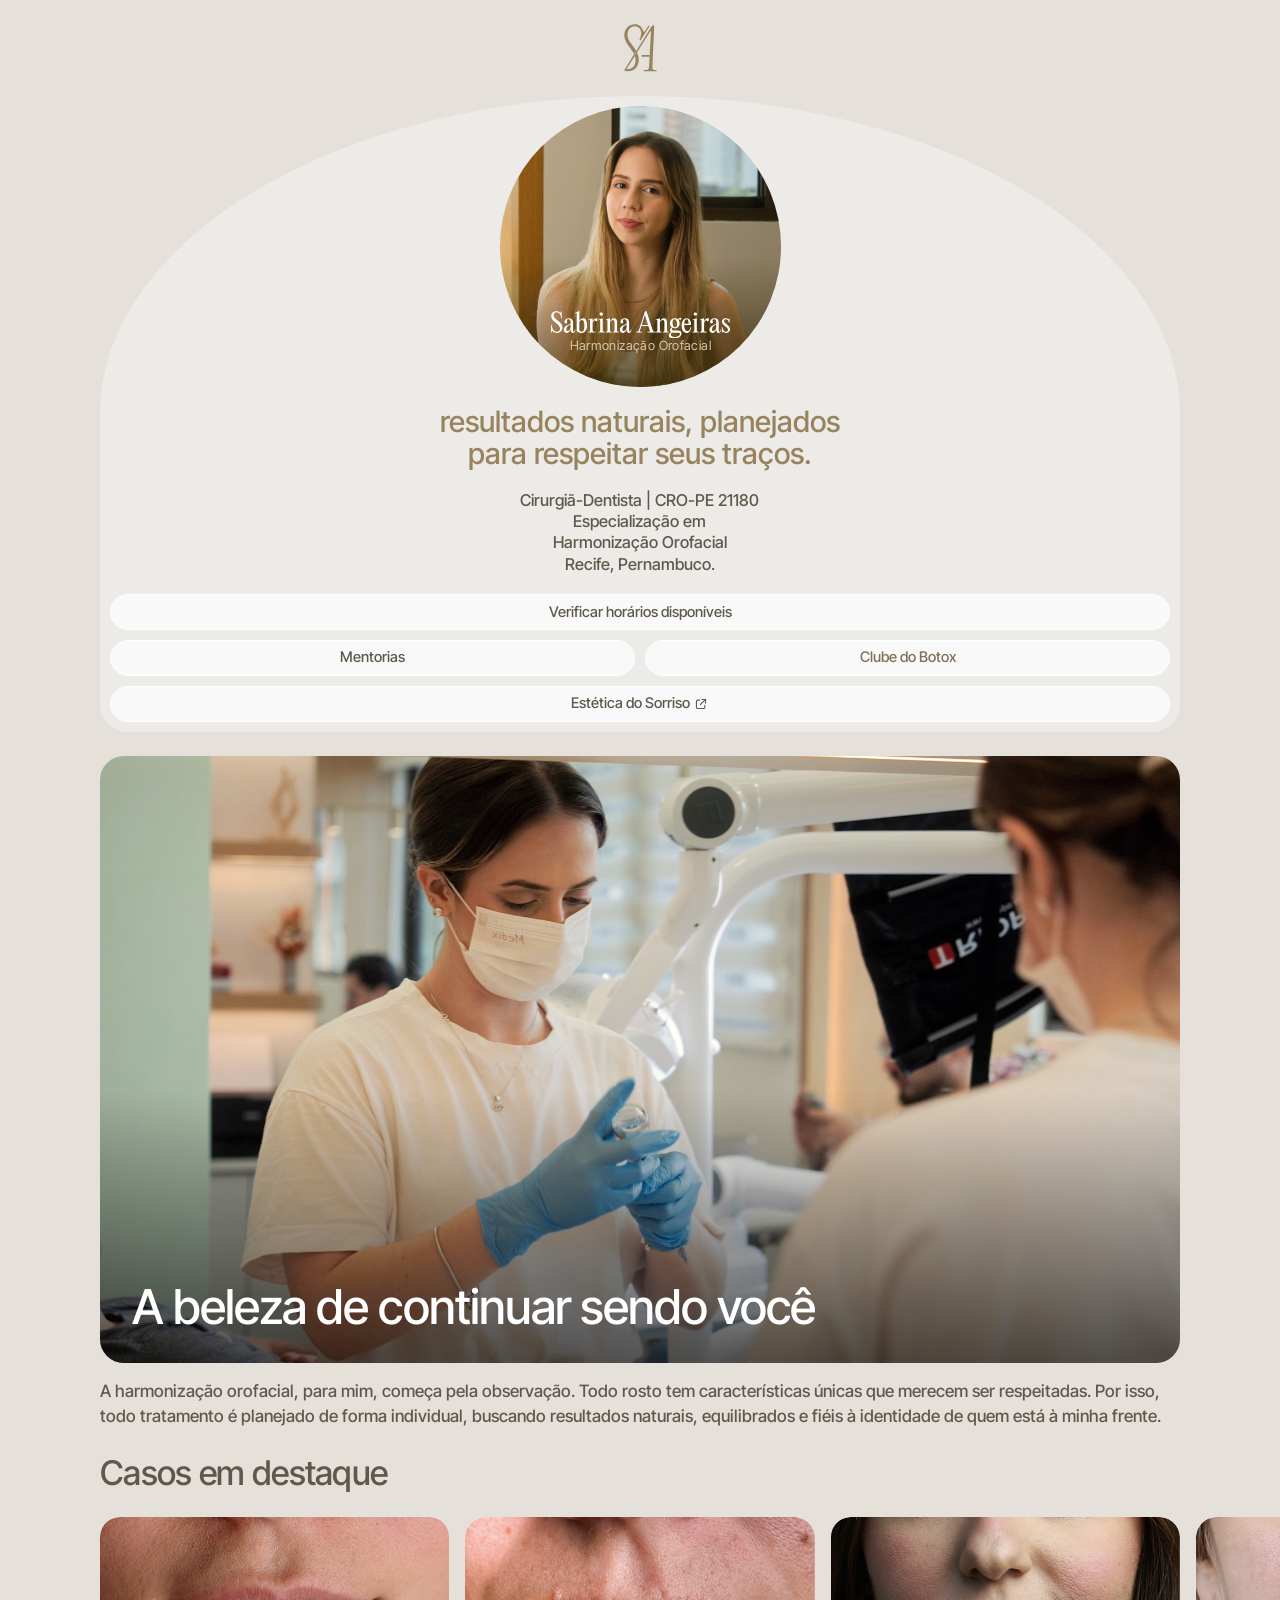
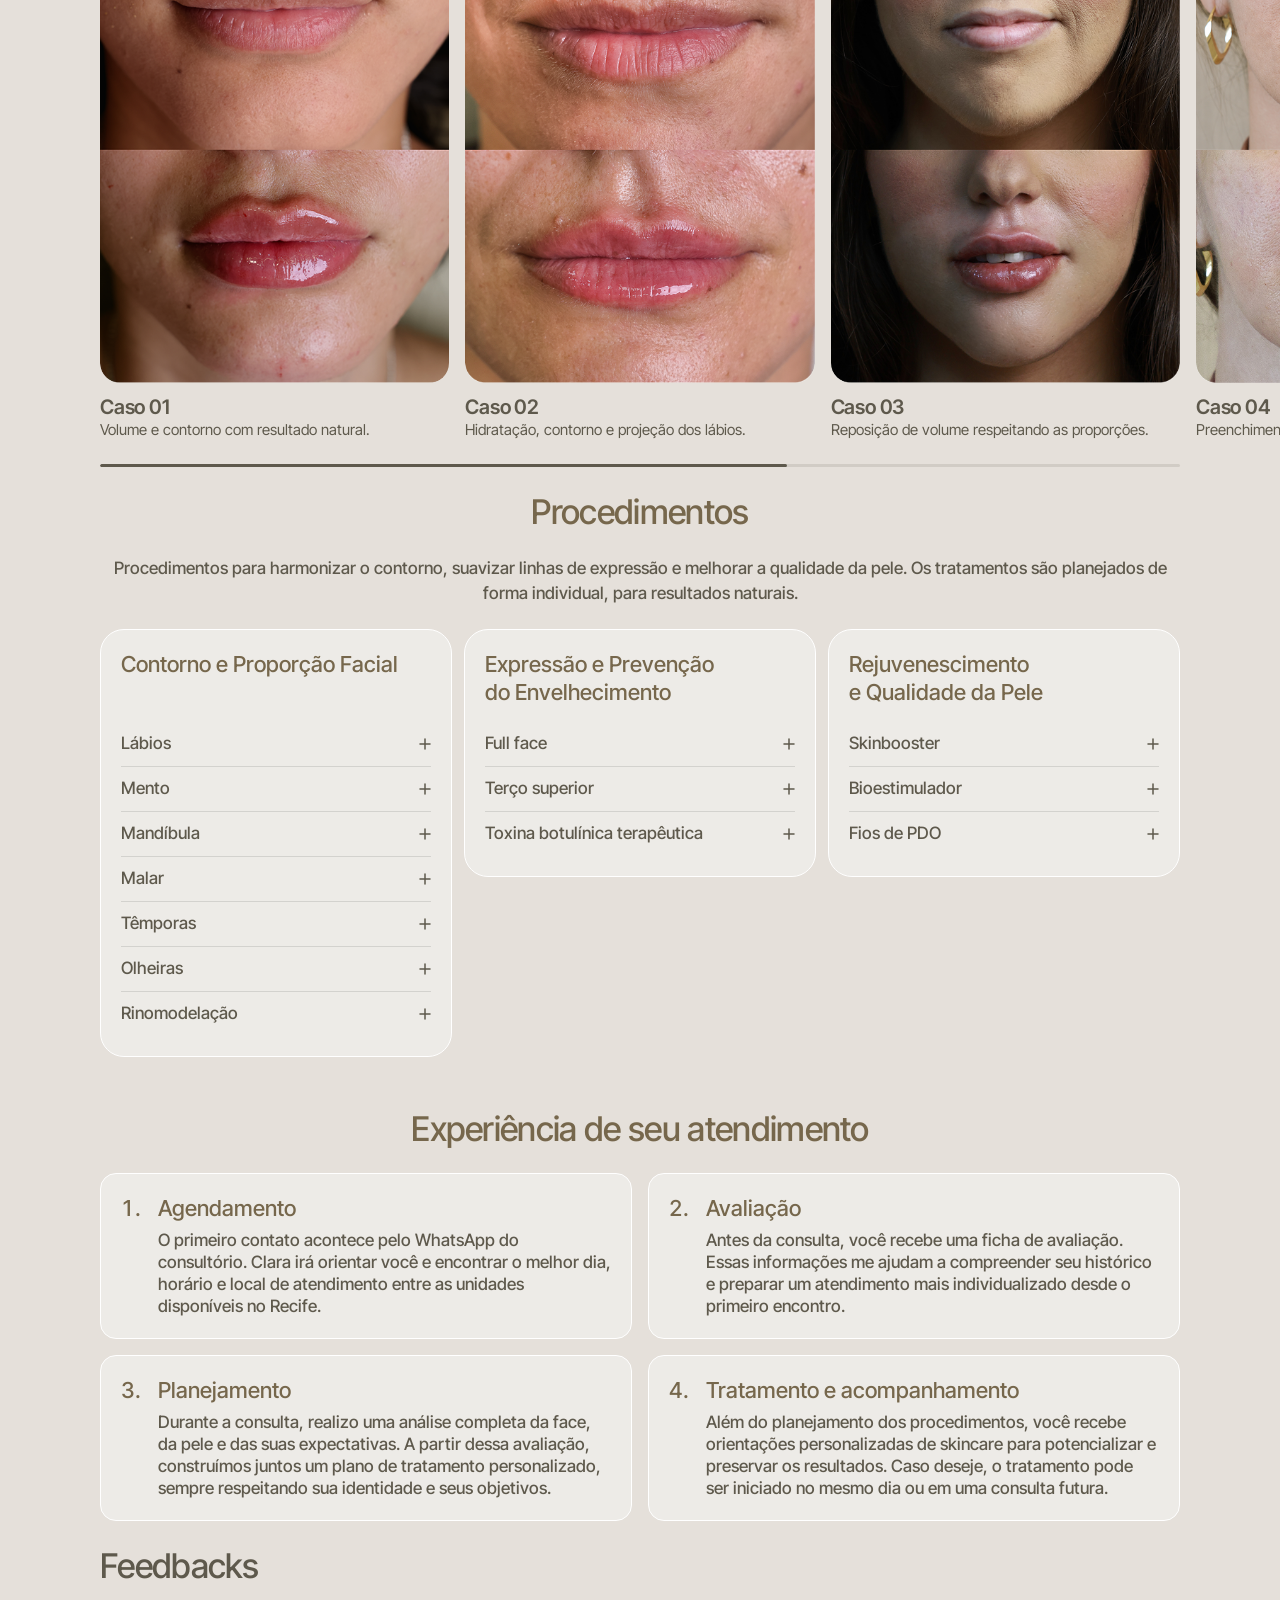
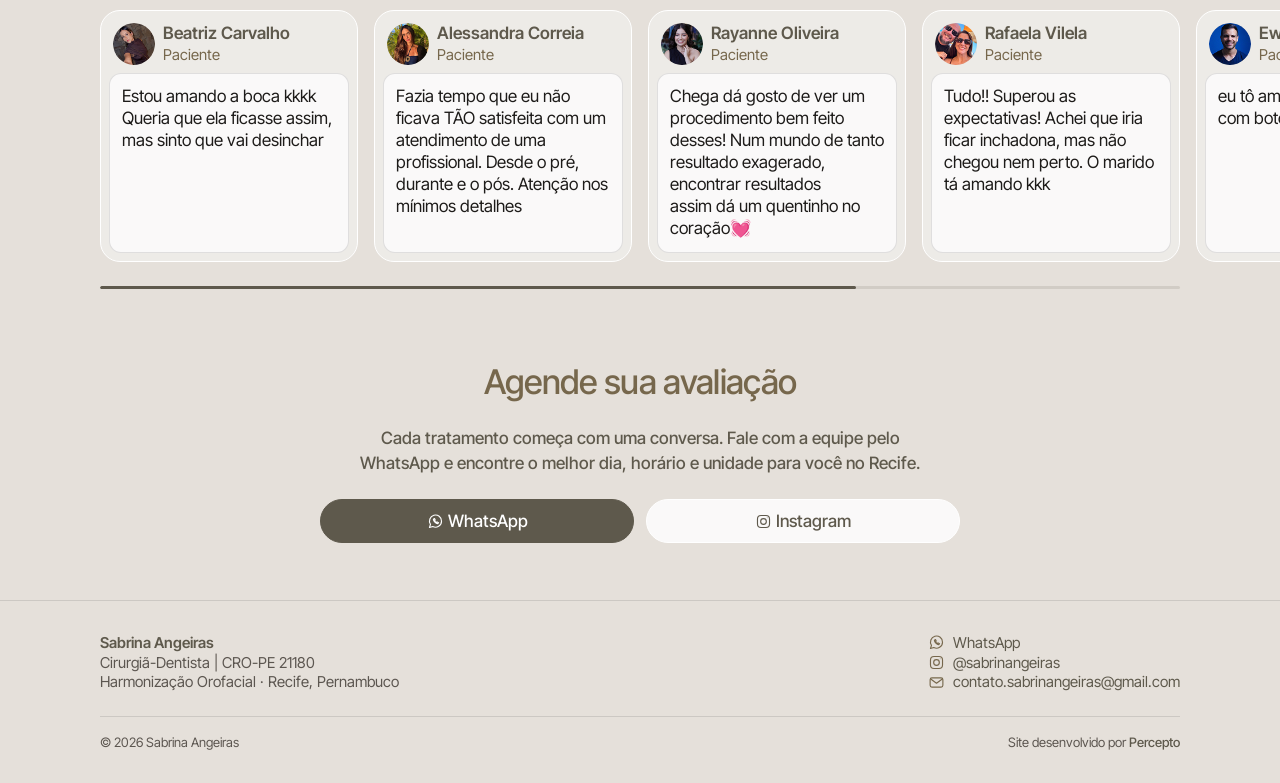
==== index.html @ f0960c0d "Versão inicial do site" ====
<!DOCTYPE html>
<html lang="pt-BR">
<head>
  <meta charset="UTF-8">
  <meta name="viewport" content="width=device-width, initial-scale=1">
  <title>Sabrina Angeiras – Harmonização Orofacial</title>
  <meta name="theme-color" content="#E5E0DA">
  <link rel="preload" href="fonts/InterTight-VariableFont_wght.woff2" as="font" type="font/woff2" crossorigin>
  <link rel="stylesheet" href="css/style.css">
</head>
<body>
  <!-- Símbolo da marca: definido uma vez, reutilizado com <use>. Ícones ficam em icones/ -->
  <svg class="sprite" aria-hidden="true" focusable="false">
    <symbol id="simbolo" viewBox="0 0 34 49" fill="currentColor">
      <path d="M29.2819 42.9349L31.189 1.44683L29.0094 1.44683L12.6061 27.6087L10.4374 31.0676L2.41859 43.8569L4.119 43.8357L11.1117 32.6926L13.3857 29.0665L27.0701 7.24547L27.8106 7.26669L26.4484 31.6986L26.3939 33.4849L25.849 42.9349C25.6856 46.4499 25.0317 47.2566 20.4546 47.2566L20.0732 48.4667H25.6321H29.2819H33.2596L33.75 47.2566C29.7178 47.2566 29.1184 46.5651 29.2819 42.9349Z" fill-rule="evenodd" clip-rule="evenodd"/>
      <path d="M26.3939 33.4849L26.4484 31.6986H18.275L18.275 33.4849H26.3939Z"/>
      <path d="M2.41859 43.8569L1.19254 45.801C1.65101 45.9692 2.13503 46.0955 2.64366 46.1758L4.119 43.8357L2.41859 43.8569Z"/>
      <path d="M4.47737 21.9019L6.53403 24.8459C8.07741 26.9652 9.45914 28.991 10.4374 31.0676L12.6061 27.6087C11.6226 25.8934 10.5227 24.3659 9.59881 23.0829L9.59786 23.0816L9.5968 23.0801L9.59501 23.0776L9.59215 23.0736C9.47777 22.9148 9.36611 22.7597 9.25771 22.6084L7.36781 19.9589L7.31961 19.8923C5.49958 17.3805 3.58801 14.7424 3.58801 10.7736C3.58801 6.23983 6.32212 1.9491 11.6479 2.05935L11.65 2.05895C12.1323 2.05508 12.5515 2.14145 12.9467 2.25684C17.7573 3.93412 19.352 8.81734 15.9542 15.9925L16.9169 16.8367L26.6537 1.44785L25.1643 1.44785C24.0929 3.16863 21.5569 7.23233 21.3181 7.52956C20.7207 8.17277 20.1211 7.69757 19.8169 6.96612C18.4561 3.36504 16.9059 1.32415 13.626 0.292425C12.7491 0.0560602 12.2556 0.014367 11.5259 0C4.02193 0 0.308476 5.65103 0.308476 11.4801C0.308476 15.8373 2.30955 18.899 4.47737 21.9019Z"/>
      <path d="M11.9258 37.2107C11.9258 41.5089 9.64681 46.2782 3.9771 46.2782C3.51563 46.2782 3.07096 46.2432 2.64366 46.1758L1.38133 48.178C2.20282 48.3965 3.08403 48.5156 4.03269 48.5156C11.5923 48.5156 15.2609 42.3332 15.2609 36.2686C15.2609 33.6841 14.4659 31.2505 13.3857 29.0665L11.1117 32.6926C11.6284 34.1417 11.9258 35.6322 11.9258 37.2107Z"/>
      <path d="M0 47.6966C0.441051 47.8885 0.900978 48.0502 1.38133 48.178L2.64366 46.1758C2.13503 46.0955 1.65101 45.9692 1.19254 45.801L0 47.6966Z"/>
    </symbol>
  </svg>
  <a class="skip-link" href="#conteudo">Pular para o conteúdo</a>

  <header class="site-header">
    <div class="container site-header__inner">
      <a class="site-logo" href="index.html">
        <svg class="site-logo__symbol" width="17" height="24" aria-hidden="true" focusable="false"><use href="#simbolo"/></svg>
        <span class="site-logo__text">
          <span class="site-logo__name">Sabrina Angeiras</span>
          <span class="site-logo__separator" aria-hidden="true"> – </span>
          <span class="site-logo__tagline">Harmonização Orofacial</span>
        </span>
      </a>

      <nav class="site-nav" aria-label="Principal">
        <button class="site-nav__toggle" type="button" aria-expanded="false" aria-controls="menu-principal" aria-label="Abrir menu">
          <span class="site-nav__toggle-bar" aria-hidden="true"></span>
        </button>
        <ul class="site-nav__list" id="menu-principal">
          <li><a class="site-nav__link" href="index.html" aria-current="page">Início</a></li>
          <li><a class="site-nav__link" href="mentoria.html">Mentoria</a></li>
          <li><a class="site-nav__link" href="clube-do-botox.html">Clube do Botox</a></li>
        </ul>
      </nav>
    </div>
  </header>

  <main id="conteudo">
    <!-- Seção inicial (hero) -->
    <section class="hero container" aria-labelledby="hero-titulo">
      <svg class="hero__logo" width="33" height="48" role="img" aria-label="Sabrina Angeiras" focusable="false"><use href="#simbolo"/></svg>

      <div class="hero__frame">
        <div class="hero__card">

          <!-- Linha 1: foto + título -->
          <div class="hero__intro">
            <figure class="hero__photo">
              <img src="img/caixa%20inicial/foto%20de%20perfil%20sabrina%20angeiras.jpg" alt="Retrato de Sabrina Angeiras" width="344" height="344">
              <figcaption class="hero__name">
                <svg class="hero__name-title" width="220" height="34" viewBox="0 0 220 34" fill="currentColor" role="img" aria-label="Sabrina Angeiras">
                <path d="M7.136 26.88C5.184 26.88 3.392 25.984 2.112 24.736C1.6 24.224 1.216 24.256 1.088 24.992L0.8 26.464H0L0.064 16.896H0.896C1.12 21.536 3.552 25.536 7.072 25.536C9.824 25.536 11.008 23.392 11.008 21.408C11.008 18.464 8.736 16.576 6.112 14.592C2.912 12.16 0.224 10.144 0.224 6.368C0.224 2.56 2.976 0.256001 6.592 0.256001C8.448 0.256001 9.728 0.832001 10.848 1.888C11.392 2.368 11.84 2.24 11.936 1.536L12.096 0.576H12.864L13.248 8.992H12.448C12.128 5.056 10.208 1.568 6.816 1.568C4.448 1.568 3.168 3.296 3.168 5.28C3.168 7.776 5.024 9.312 8 11.552C11.328 14.016 13.952 16.224 13.952 20.16C13.952 24.192 11.072 26.88 7.136 26.88Z"/>
                <path d="M29.0835 22.752H29.8195C29.7235 25.184 28.9555 26.88 26.8435 26.88C25.0195 26.88 23.9315 25.664 23.9315 22.688V22.112C23.1955 25.12 21.4995 26.88 19.1955 26.88C16.9235 26.88 15.6435 25.184 15.6435 23.104C15.6435 19.072 20.2835 17.28 23.9315 15.648V13.792C23.9315 11.04 23.0355 10.08 21.4675 10.08C20.2195 10.08 19.3235 10.72 19.3235 11.776C19.3235 12.512 19.7715 12.928 19.7715 13.664C19.7715 14.528 19.2275 15.136 18.2035 15.136C17.0515 15.136 16.4435 14.336 16.4435 13.152C16.4435 10.784 18.7475 8.8 21.9795 8.8C25.0835 8.8 27.0035 10.56 27.0035 14.016V23.456C27.0035 25.024 27.3235 25.408 27.8355 25.408C28.5075 25.408 29.0195 24.768 29.0835 22.752ZM20.4435 24.448C21.7235 24.448 23.0995 23.264 23.9315 20.48V16.704C21.3395 18.048 18.7155 19.584 18.7155 22.24C18.7155 23.584 19.3235 24.448 20.4435 24.448Z"/>
                <path d="M31.5872 24.704V4.672C31.5872 2.592 31.6513 2.176 29.7952 3.104L29.4433 2.432L31.9072 1.216L34.2752 0L34.7233 0.448V11.84H34.8512C36.0352 10.048 37.5392 8.832 39.5233 8.832C42.3713 8.832 44.2593 11.84 44.2593 17.12C44.2593 23.104 41.8592 26.848 37.4432 26.848C35.6192 26.848 33.3153 26.208 31.5872 24.704ZM34.7233 13.408V23.712C35.2353 24.512 36.1952 25.376 37.4432 25.376C39.6833 25.376 40.8993 22.528 40.8993 17.664C40.8993 13.152 39.7153 11.04 37.8913 11.04C36.6113 11.04 35.5233 12.096 34.7233 13.408Z"/>
                <path d="M55.274 8.832C56.394 8.832 57.002 9.472 57.002 10.528C57.002 11.776 56.266 12.576 55.434 12.576C54.858 12.576 54.602 12.352 54.186 11.904C53.77 11.488 53.61 11.36 53.226 11.36C52.49 11.36 51.626 12.416 50.954 14.368V22.88C50.954 25.056 51.434 25.568 54.346 25.568V26.368H45.706V25.6C47.562 25.6 47.882 25.12 47.882 23.072V13.216C47.882 11.072 47.882 10.624 45.962 11.424L45.642 10.688L48.202 9.664L50.378 8.768L50.954 9.248V12.32H51.05C51.946 10.624 53.514 8.832 55.274 8.832Z"/>
                <path d="M61.601 5.696C60.385 5.696 59.521 4.864 59.521 3.744C59.521 2.592 60.385 1.76 61.601 1.76C62.785 1.76 63.649 2.592 63.649 3.744C63.649 4.864 62.785 5.696 61.601 5.696ZM63.393 9.248V23.072C63.393 25.12 63.713 25.6 65.665 25.6V26.368H58.049V25.6C60.001 25.6 60.321 25.12 60.321 23.072V13.216C60.321 11.072 60.289 10.624 58.433 11.392L58.145 10.656L62.849 8.768L63.393 9.248Z"/>
                <path d="M67.0498 26.368V25.6C68.9058 25.6 69.2258 25.12 69.2258 23.072V13.216C69.2258 11.072 69.2257 10.624 67.3057 11.424L66.9857 10.688L69.5458 9.664L71.7217 8.768L72.3298 9.248V12.192H72.4258C73.8658 10.208 75.3057 8.832 77.4818 8.832C79.7538 8.832 81.0017 10.464 81.0017 13.472V23.072C81.0017 25.12 81.2898 25.6 83.1138 25.6V26.368H75.9457V25.6C77.6417 25.6 77.8978 25.12 77.8978 23.072V13.664C77.8978 11.904 77.2258 11.072 76.0098 11.072C74.6978 11.072 73.5458 11.968 72.3298 13.536V23.072C72.3298 25.12 72.5858 25.6 74.2818 25.6V26.368H67.0498Z"/>
                <path d="M97.8648 22.752H98.6008C98.5048 25.184 97.7367 26.88 95.6247 26.88C93.8008 26.88 92.7128 25.664 92.7128 22.688V22.112C91.9768 25.12 90.2808 26.88 87.9768 26.88C85.7048 26.88 84.4248 25.184 84.4248 23.104C84.4248 19.072 89.0648 17.28 92.7128 15.648V13.792C92.7128 11.04 91.8167 10.08 90.2487 10.08C89.0007 10.08 88.1048 10.72 88.1048 11.776C88.1048 12.512 88.5527 12.928 88.5527 13.664C88.5527 14.528 88.0088 15.136 86.9847 15.136C85.8327 15.136 85.2247 14.336 85.2247 13.152C85.2247 10.784 87.5287 8.8 90.7607 8.8C93.8647 8.8 95.7848 10.56 95.7848 14.016V23.456C95.7848 25.024 96.1048 25.408 96.6168 25.408C97.2887 25.408 97.8008 24.768 97.8648 22.752ZM89.2247 24.448C90.5047 24.448 91.8808 23.264 92.7128 20.48V16.704C90.1208 18.048 87.4967 19.584 87.4967 22.24C87.4967 23.584 88.1047 24.448 89.2247 24.448Z"/>
                <path d="M117.058 0.384001L124.61 23.232C125.282 25.184 125.986 25.6 128.066 25.6V26.368H118.338V25.6C121.442 25.6 121.474 25.088 120.898 23.2L119.362 18.272H110.786L109.218 23.232C108.61 25.088 108.642 25.6 111.682 25.6V26.368H104.45V25.6C106.466 25.6 107.17 25.184 107.81 23.232L115.298 0.384001H117.058ZM115.042 4.992L111.202 17.024H118.946L115.17 4.992H115.042Z"/>
                <path d="M128.237 26.368V25.6C130.093 25.6 130.413 25.12 130.413 23.072V13.216C130.413 11.072 130.413 10.624 128.493 11.424L128.173 10.688L130.733 9.664L132.909 8.768L133.517 9.248V12.192H133.613C135.053 10.208 136.493 8.832 138.669 8.832C140.941 8.832 142.189 10.464 142.189 13.472V23.072C142.189 25.12 142.477 25.6 144.301 25.6V26.368H137.133V25.6C138.829 25.6 139.085 25.12 139.085 23.072V13.664C139.085 11.904 138.413 11.072 137.197 11.072C135.885 11.072 134.733 11.968 133.517 13.536V23.072C133.517 25.12 133.773 25.6 135.469 25.6V26.368H128.237Z"/>
                <path d="M151.511 23.808H155.223C158.551 23.808 160.055 24.768 160.055 27.2C160.055 30.752 156.215 33.92 150.839 33.92C147.415 33.92 144.439 32.672 144.439 30.048C144.439 28.224 145.783 27.008 147.799 26.112C146.487 25.6 145.911 24.704 145.911 23.616C145.911 22.144 146.935 21.088 148.375 20.192C146.807 19.136 145.911 17.312 145.911 15.104C145.911 11.52 148.215 8.864 151.895 8.864C153.111 8.864 154.167 9.152 155.063 9.696C156.343 8.96 157.719 8.64 158.711 8.64C159.639 8.64 159.895 9.088 159.895 9.6C159.895 10.208 159.511 10.688 158.743 10.688C157.527 10.688 156.663 10.048 155.735 10.176C157.015 11.264 157.751 12.928 157.751 15.008C157.751 18.656 155.447 21.184 151.863 21.184C150.871 21.184 149.975 20.992 149.207 20.64C148.567 21.152 148.151 21.664 148.151 22.304C148.151 23.136 148.407 23.808 151.511 23.808ZM151.479 10.08C149.719 10.08 149.047 11.968 149.047 13.984C149.047 16.672 149.911 19.936 152.247 19.936C153.911 19.936 154.647 18.336 154.647 16.192C154.647 13.408 153.687 10.08 151.479 10.08ZM151.607 32C155.671 32 158.263 29.984 158.263 28.192C158.263 26.944 157.399 26.656 155.127 26.656H151.159C150.263 26.656 149.495 26.592 148.855 26.432C147.767 27.296 146.999 28.256 146.999 29.28C146.999 30.624 148.247 32 151.607 32Z"/>
                <path d="M171.216 19.52H171.984C171.312 24.672 169.136 26.88 166.128 26.88C162.512 26.88 160.24 23.456 160.24 18.176C160.24 13.12 162.48 8.832 166.288 8.832C170.032 8.832 171.792 12.352 171.792 17.024H163.344V17.088C163.344 21.44 164.688 24.512 167.344 24.512C168.784 24.512 170.448 23.392 171.216 19.52ZM166.288 10.176C164.368 10.176 163.568 12.512 163.376 15.712H168.72C168.72 12.64 168.176 10.176 166.288 10.176Z"/>
                <path d="M177.007 5.696C175.791 5.696 174.927 4.864 174.927 3.744C174.927 2.592 175.791 1.76 177.007 1.76C178.191 1.76 179.055 2.592 179.055 3.744C179.055 4.864 178.191 5.696 177.007 5.696ZM178.799 9.248V23.072C178.799 25.12 179.119 25.6 181.071 25.6V26.368H173.455V25.6C175.407 25.6 175.727 25.12 175.727 23.072V13.216C175.727 11.072 175.695 10.624 173.839 11.392L173.551 10.656L178.255 8.768L178.799 9.248Z"/>
                <path d="M192.024 8.832C193.144 8.832 193.752 9.472 193.752 10.528C193.752 11.776 193.016 12.576 192.184 12.576C191.608 12.576 191.352 12.352 190.936 11.904C190.52 11.488 190.36 11.36 189.976 11.36C189.24 11.36 188.376 12.416 187.704 14.368V22.88C187.704 25.056 188.184 25.568 191.096 25.568V26.368H182.456V25.6C184.312 25.6 184.632 25.12 184.632 23.072V13.216C184.632 11.072 184.632 10.624 182.712 11.424L182.392 10.688L184.952 9.664L187.128 8.768L187.704 9.248V12.32H187.8C188.696 10.624 190.264 8.832 192.024 8.832Z"/>
                <path d="M207.802 22.752H208.538C208.442 25.184 207.674 26.88 205.562 26.88C203.738 26.88 202.65 25.664 202.65 22.688V22.112C201.914 25.12 200.218 26.88 197.914 26.88C195.642 26.88 194.362 25.184 194.362 23.104C194.362 19.072 199.002 17.28 202.65 15.648V13.792C202.65 11.04 201.754 10.08 200.186 10.08C198.938 10.08 198.042 10.72 198.042 11.776C198.042 12.512 198.49 12.928 198.49 13.664C198.49 14.528 197.946 15.136 196.922 15.136C195.77 15.136 195.162 14.336 195.162 13.152C195.162 10.784 197.466 8.8 200.698 8.8C203.802 8.8 205.722 10.56 205.722 14.016V23.456C205.722 25.024 206.042 25.408 206.554 25.408C207.226 25.408 207.738 24.768 207.802 22.752ZM199.162 24.448C200.442 24.448 201.818 23.264 202.65 20.48V16.704C200.058 18.048 197.434 19.584 197.434 22.24C197.434 23.584 198.042 24.448 199.162 24.448Z"/>
                <path d="M214.963 26.88C213.331 26.88 212.147 26.208 211.475 25.728C211.059 25.408 210.803 25.504 210.611 25.888L210.355 26.528H209.651L209.427 19.616H210.131C210.611 23.424 212.435 25.536 214.643 25.536C216.147 25.536 216.947 24.512 216.947 22.88C216.947 21.44 216.275 20.832 213.299 18.432C210.579 16.288 209.651 15.04 209.651 13.216C209.651 10.56 211.571 8.832 214.099 8.832C215.539 8.832 216.531 9.44 217.107 9.92C217.523 10.304 217.843 10.144 217.939 9.76L218.131 9.056H218.867L218.995 14.656H218.291C217.907 12.16 216.499 10.176 214.355 10.176C213.075 10.176 212.243 11.04 212.243 12.32C212.243 13.664 213.075 14.368 215.315 16.128C218.195 18.4 219.571 19.776 219.571 22.208C219.571 25.376 217.427 26.88 214.963 26.88Z"/>
                </svg>
                <span class="hero__name-subtitle">Harmonização Orofacial</span>
              </figcaption>
            </figure>

            <h1 class="hero__title" id="hero-titulo">
              resultados naturais, planejados para respeitar seus traços.
            </h1>
          </div>

          <!-- Linha 2: credenciais + botões -->
          <div class="hero__details">
            <p class="hero__credentials">
              Cirurgiã-Dentista | CRO-PE 21180<br>
              Especialização em Harmonização Orofacial<br>
              Recife, Pernambuco.
            </p>

            <div class="hero__actions">
              <a class="button" href="https://wa.me/5581994091079?text=Ol%C3%A1%2C%20Sabrina%21%20Gostaria%20de%20verificar%20os%20hor%C3%A1rios%20dispon%C3%ADveis." target="_blank" rel="noopener">
                Verificar horários disponíveis
                <span class="visually-hidden">(abre o WhatsApp em nova aba)</span>
              </a>

              <div class="hero__actions-row">
                <a class="button" href="mentoria.html">Mentorias</a>
                <a class="button button--muted" href="clube-do-botox.html">Clube do Botox</a>
              </div>

              <a class="button" href="https://www.viniciusbandeira.com.br" target="_blank" rel="noopener">
                Estética do Sorriso
                <span class="icon icon--link-externo button__icon" aria-hidden="true"></span>
                <span class="visually-hidden">(abre em nova aba)</span>
              </a>
            </div>
          </div>

        </div>
      </div>
    </section>

    <!-- Seção 2: vídeo (reprodução automática, mudo, sem controles visíveis) -->
    <section class="feature container" aria-labelledby="feature-titulo">
      <div class="feature__media">
        <video class="feature__video" autoplay muted loop playsinline preload="metadata"
               poster="img/video/bioestimulador-poster.jpg" aria-hidden="true">
          <!-- Arquivos originais, sem recompressão. Ao publicar, trocar pelos URLs do Cloudflare R2. -->
          <!-- 1º HEVC (H.265 Main 10): Safari, Chrome/Edge com decodificação por hardware -->
          <source src="video/bioestimulador%20%E2%80%93%20ewerton%20(site).mp4" type='video/mp4; codecs="hvc1.2.4.L123.B0"'>
          <!-- 2º H.264: alternativa para navegadores sem HEVC (Firefox, parte do Android/Windows) -->
          <source src="video/bioestimulador%20%E2%80%93%20ewerton%20(site)-h264.mp4" type='video/mp4; codecs="avc1.640028"'>
        </video>

        <!-- Toque/clique pausa ou retoma; visível só no foco por teclado -->
        <button class="feature__toggle" type="button" aria-label="Pausar vídeo"></button>

        <div class="feature__overlay">
          <h2 class="feature__title" id="feature-titulo">A beleza de continuar sendo você</h2>
        </div>
      </div>

      <p class="feature__text">
        A harmonização orofacial, para mim, começa pela observação. Todo rosto tem características únicas que merecem ser respeitadas. Por isso, todo tratamento é planejado de forma individual, buscando resultados naturais, equilibrados e fiéis à identidade de quem está à minha frente.
      </p>
    </section>

    <!-- Seção 3: casos em destaque (carrossel) -->
    <section class="carousel-section" aria-labelledby="cases-titulo">
      <div class="container">
        <h2 class="section-title" id="cases-titulo">Casos em destaque</h2>
      </div>

      <div class="carousel">
        <div class="carousel__viewport" tabindex="0" role="region" aria-roledescription="carrossel" aria-labelledby="cases-titulo">
          <ul class="carousel__track">
          <li class="case">
            <article>
              <div class="case__media"><img src="img/casos/caso-01.png" alt="" width="494" height="658" loading="lazy"></div>
              <h3 class="case__title">Caso 01</h3>
              <p class="case__meta">Volume e contorno com resultado natural.</p>
            </article>
          </li>
          <li class="case">
            <article>
              <div class="case__media"><img src="img/casos/caso-02.png" alt="" width="494" height="658" loading="lazy"></div>
              <h3 class="case__title">Caso 02</h3>
              <p class="case__meta">Hidratação, contorno e projeção dos lábios.</p>
            </article>
          </li>
          <li class="case">
            <article>
              <div class="case__media"><img src="img/casos/caso-03.png" alt="" width="494" height="658" loading="lazy"></div>
              <h3 class="case__title">Caso 03</h3>
              <p class="case__meta">Reposição de volume respeitando as proporções.</p>
            </article>
          </li>
          <li class="case">
            <article>
              <div class="case__media"><img src="img/casos/caso-04.png" alt="" width="494" height="658" loading="lazy"></div>
              <h3 class="case__title">Caso 04</h3>
              <p class="case__meta">Preenchimento labial com definição do contorno.</p>
            </article>
          </li>
          <li class="case">
            <article>
              <div class="case__media"><img src="img/casos/caso-05.png" alt="" width="494" height="658" loading="lazy"></div>
              <h3 class="case__title">Caso 05</h3>
              <p class="case__meta">Lábios mais simétricos e equilibrados.</p>
            </article>
          </li>
          <!-- Caso 06: escondido até a foto ser adicionada. Para mostrar, tirar o atributo hidden e o comentário da imagem. -->
          <li class="case" hidden>
            <article>
              <div class="case__media"><!-- <img src="img/casos/caso-06.png" alt="" width="494" height="658" loading="lazy"> --></div>
              <h3 class="case__title">Caso 06</h3>
              <p class="case__meta">Realce sutil do arco do cupido.</p>
            </article>
          </li>
          </ul>
        </div>

        <div class="container">
          <div class="carousel__progress" aria-hidden="true">
            <span class="carousel__progress-thumb"></span>
          </div>
        </div>
      </div>
    </section>

    <!-- Seção 4: procedimentos -->
    <section class="procedures" aria-labelledby="procedures-titulo">
      <header class="container procedures__head">
        <h2 class="section-title procedures__title" id="procedures-titulo">Procedimentos</h2>
        <p class="procedures__intro">
          Procedimentos para harmonizar o contorno, suavizar linhas de expressão e melhorar a qualidade da pele. Os tratamentos são planejados de forma individual, para resultados naturais.
        </p>
      </header>

      <div class="carousel carousel--grid">
        <div class="carousel__viewport" tabindex="0" role="region" aria-roledescription="carrossel" aria-labelledby="procedures-titulo">
          <ul class="carousel__track">
          <li>
          <article class="procedures__card">
            <h3 class="procedures__card-title">Contorno e Proporção Facial</h3>
            <ul class="procedures__list">
                <li>
                  <details class="procedure">
                    <summary class="procedure__summary">
                      <span>Lábios</span>
                      <svg class="procedure__icon" viewBox="0 0 12 12" width="12" height="12" aria-hidden="true" focusable="false"><path d="M6 1v10M1 6h10" stroke="currentColor" stroke-width="1.5" stroke-linecap="round"/></svg>
                    </summary>
                    <p class="procedure__description">Volume, contorno e hidratação para lábios mais proporcionais e naturais.</p>
                  </details>
                </li>
                <li>
                  <details class="procedure">
                    <summary class="procedure__summary">
                      <span>Mento</span>
                      <svg class="procedure__icon" viewBox="0 0 12 12" width="12" height="12" aria-hidden="true" focusable="false"><path d="M6 1v10M1 6h10" stroke="currentColor" stroke-width="1.5" stroke-linecap="round"/></svg>
                    </summary>
                    <p class="procedure__description">Mais projeção e equilíbrio para um perfil facial harmonioso.</p>
                  </details>
                </li>
                <li>
                  <details class="procedure">
                    <summary class="procedure__summary">
                      <span>Mandíbula</span>
                      <svg class="procedure__icon" viewBox="0 0 12 12" width="12" height="12" aria-hidden="true" focusable="false"><path d="M6 1v10M1 6h10" stroke="currentColor" stroke-width="1.5" stroke-linecap="round"/></svg>
                    </summary>
                    <p class="procedure__description">Definição do contorno mandibular com proporção e naturalidade.</p>
                  </details>
                </li>
                <li>
                  <details class="procedure">
                    <summary class="procedure__summary">
                      <span>Malar</span>
                      <svg class="procedure__icon" viewBox="0 0 12 12" width="12" height="12" aria-hidden="true" focusable="false"><path d="M6 1v10M1 6h10" stroke="currentColor" stroke-width="1.5" stroke-linecap="round"/></svg>
                    </summary>
                    <p class="procedure__description">Realce das maçãs do rosto para sustentação e contornos mais elegantes.</p>
                  </details>
                </li>
                <li>
                  <details class="procedure">
                    <summary class="procedure__summary">
                      <span>Têmporas</span>
                      <svg class="procedure__icon" viewBox="0 0 12 12" width="12" height="12" aria-hidden="true" focusable="false"><path d="M6 1v10M1 6h10" stroke="currentColor" stroke-width="1.5" stroke-linecap="round"/></svg>
                    </summary>
                    <p class="procedure__description">Reposição de volume para devolver equilíbrio e suavidade à face.</p>
                  </details>
                </li>
                <li>
                  <details class="procedure">
                    <summary class="procedure__summary">
                      <span>Olheiras</span>
                      <svg class="procedure__icon" viewBox="0 0 12 12" width="12" height="12" aria-hidden="true" focusable="false"><path d="M6 1v10M1 6h10" stroke="currentColor" stroke-width="1.5" stroke-linecap="round"/></svg>
                    </summary>
                    <p class="procedure__description">Correção da perda de volume para um olhar mais descansado e iluminado.</p>
                  </details>
                </li>
                <li>
                  <details class="procedure">
                    <summary class="procedure__summary">
                      <span>Rinomodelação</span>
                      <svg class="procedure__icon" viewBox="0 0 12 12" width="12" height="12" aria-hidden="true" focusable="false"><path d="M6 1v10M1 6h10" stroke="currentColor" stroke-width="1.5" stroke-linecap="round"/></svg>
                    </summary>
                    <p class="procedure__description">Pequenos ajustes de contorno para um perfil mais equilibrado, sem cirurgia.</p>
                  </details>
                </li>
            </ul>
          </article>
          </li>
          <li>
          <article class="procedures__card">
            <h3 class="procedures__card-title">Expressão e Prevenção do Envelhecimento</h3>
            <ul class="procedures__list">
                <li>
                  <details class="procedure">
                    <summary class="procedure__summary">
                      <span>Full face</span>
                      <svg class="procedure__icon" viewBox="0 0 12 12" width="12" height="12" aria-hidden="true" focusable="false"><path d="M6 1v10M1 6h10" stroke="currentColor" stroke-width="1.5" stroke-linecap="round"/></svg>
                    </summary>
                    <p class="procedure__description">Planejamento global para equilíbrio facial, preservando a naturalidade da expressão.</p>
                  </details>
                </li>
                <li>
                  <details class="procedure">
                    <summary class="procedure__summary">
                      <span>Terço superior</span>
                      <svg class="procedure__icon" viewBox="0 0 12 12" width="12" height="12" aria-hidden="true" focusable="false"><path d="M6 1v10M1 6h10" stroke="currentColor" stroke-width="1.5" stroke-linecap="round"/></svg>
                    </summary>
                    <p class="procedure__description">Suaviza linhas de expressão da testa, glabela e região dos olhos.</p>
                  </details>
                </li>
                <li>
                  <details class="procedure">
                    <summary class="procedure__summary">
                      <span>Toxina botulínica terapêutica</span>
                      <svg class="procedure__icon" viewBox="0 0 12 12" width="12" height="12" aria-hidden="true" focusable="false"><path d="M6 1v10M1 6h10" stroke="currentColor" stroke-width="1.5" stroke-linecap="round"/></svg>
                    </summary>
                    <p class="procedure__description">Tratamento indicado para condições como bruxismo e sorriso gengival, proporcionando conforto, função e bem-estar.</p>
                  </details>
                </li>
            </ul>
          </article>
          </li>
          <li>
          <article class="procedures__card">
            <h3 class="procedures__card-title">Rejuvenescimento e Qualidade da Pele</h3>
            <ul class="procedures__list">
                <li>
                  <details class="procedure">
                    <summary class="procedure__summary">
                      <span>Skinbooster</span>
                      <svg class="procedure__icon" viewBox="0 0 12 12" width="12" height="12" aria-hidden="true" focusable="false"><path d="M6 1v10M1 6h10" stroke="currentColor" stroke-width="1.5" stroke-linecap="round"/></svg>
                    </summary>
                    <p class="procedure__description">Promove hidratação profunda da pele, melhorando textura, viço e elasticidade sem alterar os traços naturais da face.</p>
                  </details>
                </li>
                <li>
                  <details class="procedure">
                    <summary class="procedure__summary">
                      <span>Bioestimulador</span>
                      <svg class="procedure__icon" viewBox="0 0 12 12" width="12" height="12" aria-hidden="true" focusable="false"><path d="M6 1v10M1 6h10" stroke="currentColor" stroke-width="1.5" stroke-linecap="round"/></svg>
                    </summary>
                    <p class="procedure__description">Estimula a produção natural de colágeno, promovendo firmeza, sustentação e melhora gradual da qualidade da pele.</p>
                  </details>
                </li>
                <li>
                  <details class="procedure">
                    <summary class="procedure__summary">
                      <span>Fios de PDO</span>
                      <svg class="procedure__icon" viewBox="0 0 12 12" width="12" height="12" aria-hidden="true" focusable="false"><path d="M6 1v10M1 6h10" stroke="currentColor" stroke-width="1.5" stroke-linecap="round"/></svg>
                    </summary>
                    <p class="procedure__description">Estimula o colágeno e contribui para a qualidade da pele de forma progressiva, com resultados discretos e naturais.</p>
                  </details>
                </li>
            </ul>
          </article>
          </li>
          </ul>
        </div>

        <div class="container">
          <div class="carousel__progress" aria-hidden="true">
            <span class="carousel__progress-thumb"></span>
          </div>
        </div>
      </div>
    </section>

    <!-- Seção 5: experiência de atendimento -->
    <section class="journey container" aria-labelledby="journey-titulo">
      <h2 class="section-title journey__title" id="journey-titulo">Experiência de seu atendimento</h2>
      <!-- role="list": mantém a semântica de lista no Safari/VoiceOver com list-style: none -->
      <ol class="journey__steps" role="list">
        <li class="journey__step">
          <h3 class="journey__step-title">Agendamento</h3>
          <p class="journey__step-text">O primeiro contato acontece pelo WhatsApp do consultório. Clara irá orientar você e encontrar o melhor dia, horário e local de atendimento entre as unidades disponíveis no Recife.</p>
        </li>
        <li class="journey__step">
          <h3 class="journey__step-title">Avaliação</h3>
          <p class="journey__step-text">Antes da consulta, você recebe uma ficha de avaliação. Essas informações me ajudam a compreender seu histórico e preparar um atendimento mais individualizado desde o primeiro encontro.</p>
        </li>
        <li class="journey__step">
          <h3 class="journey__step-title">Planejamento</h3>
          <p class="journey__step-text">Durante a consulta, realizo uma análise completa da face, da pele e das suas expectativas. A partir dessa avaliação, construímos juntos um plano de tratamento personalizado, sempre respeitando sua identidade e seus objetivos.</p>
        </li>
        <li class="journey__step">
          <h3 class="journey__step-title">Tratamento e acompanhamento</h3>
          <p class="journey__step-text">Além do planejamento dos procedimentos, você recebe orientações personalizadas de skincare para potencializar e preservar os resultados. Caso deseje, o tratamento pode ser iniciado no mesmo dia ou em uma consulta futura.</p>
        </li>
      </ol>
    </section>

    <!-- Seção 6: feedbacks (carrossel) -->
    <section class="carousel-section" aria-labelledby="feedbacks-titulo">
      <div class="container">
        <h2 class="section-title" id="feedbacks-titulo">Feedbacks</h2>
      </div>

      <div class="carousel carousel--compact">
        <div class="carousel__viewport" tabindex="0" role="region" aria-roledescription="carrossel" aria-labelledby="feedbacks-titulo">
          <ul class="carousel__track">
          <li>
            <figure class="feedback">
              <figcaption class="feedback__author">
                <img class="feedback__avatar" src="img/feedbacks/beatriz.png" alt="" width="42" height="42" loading="lazy">
                <span class="feedback__name">Beatriz Carvalho</span>
                <span class="feedback__role">Paciente</span>
              </figcaption>
              <blockquote class="feedback__message">
                <p>Estou amando a boca kkkk Queria que ela ficasse assim, mas sinto que vai desinchar</p>
              </blockquote>
            </figure>
          </li>
          <li>
            <figure class="feedback">
              <figcaption class="feedback__author">
                <img class="feedback__avatar" src="img/feedbacks/alessandra.png" alt="" width="42" height="42" loading="lazy">
                <span class="feedback__name">Alessandra Correia</span>
                <span class="feedback__role">Paciente</span>
              </figcaption>
              <blockquote class="feedback__message">
                <p>Fazia tempo que eu não ficava TÃO satisfeita com 
                  um atendimento de uma profissional. 
                  Desde o pré, durante e o pós. 
                  Atenção nos mínimos detalhes</p>
              </blockquote>
            </figure>
          </li>
          <li>
            <figure class="feedback">
              <figcaption class="feedback__author">
                <img class="feedback__avatar" src="img/feedbacks/rayanne.png" alt="" width="42" height="42" loading="lazy">
                <span class="feedback__name">Rayanne Oliveira</span>
                <span class="feedback__role">Paciente</span>
              </figcaption>
              <blockquote class="feedback__message">
                <p>Chega dá gosto de ver um procedimento 
                  bem feito desses! Num mundo de tanto resultado exagerado, 
                  encontrar resultados assim dá um quentinho no coração💓 </p>
              </blockquote>
            </figure>
          </li>
          <li>
            <figure class="feedback">
              <figcaption class="feedback__author">
                <img class="feedback__avatar" src="img/feedbacks/rafaela.png" alt="" width="42" height="42" loading="lazy">
                <span class="feedback__name">Rafaela Vilela</span>
                <span class="feedback__role">Paciente</span>
              </figcaption>
              <blockquote class="feedback__message">
                <p>Tudo!! Superou as expectativas! 
                  Achei que iria ficar inchadona, 
                  mas não chegou nem perto. 
                  O marido tá amando kkk</p>
              </blockquote>
            </figure>
          </li>
          <li>
            <figure class="feedback">
              <figcaption class="feedback__author">
                <img class="feedback__avatar" src="img/feedbacks/ewerton.png" alt="" width="42" height="42" loading="lazy">
                <span class="feedback__name">Ewerton Vasconcelos</span>
                <span class="feedback__role">Paciente</span>
              </figcaption>
              <blockquote class="feedback__message">
                <p>eu tô amando!
                    o terço inferior com botox é magnífico....</p>
              </blockquote>
            </figure>
          </li>
          <li>
            <figure class="feedback">
              <figcaption class="feedback__author">
                <span class="feedback__avatar" aria-hidden="true">NP</span>
                <!-- Com foto: <img class="feedback__avatar" src="img/feedbacks/arquivo.jpg" alt="" width="42" height="42" loading="lazy"> -->
                <span class="feedback__name">Nome da paciente 6</span>
                <span class="feedback__role">Paciente</span>
              </figcaption>
              <blockquote class="feedback__message">
                <p>Texto do feedback da paciente.</p>
              </blockquote>
            </figure>
          </li>
          </ul>
        </div>

        <div class="container">
          <div class="carousel__progress" aria-hidden="true">
            <span class="carousel__progress-thumb"></span>
          </div>
        </div>
      </div>
    </section>

    <!-- Seção 7: encerramento -->
    <section class="closing container" aria-labelledby="closing-titulo">
      <div class="closing__frame">
        <div class="closing__card">
          <h2 class="section-title closing__title" id="closing-titulo">Agende sua avaliação</h2>
          <p class="closing__text">
            Cada tratamento começa com uma conversa. Fale com a equipe pelo WhatsApp e encontre o melhor dia, horário e unidade para você no Recife.
          </p>
          <div class="closing__actions">
            <a class="button button--primary" href="https://wa.me/5581994091079?text=Ol%C3%A1%2C%20Sabrina%21%20Gostaria%20de%20saber%20mais%20sobre%20o%20seu%20trabalho." target="_blank" rel="noopener">
              <span class="icon icon--whatsapp button__icon" aria-hidden="true"></span>
              WhatsApp
              <span class="visually-hidden">(abre em nova aba)</span>
            </a>
            <a class="button" href="https://www.instagram.com/sabrinangeiras/" target="_blank" rel="noopener">
              <span class="icon icon--instagram button__icon" aria-hidden="true"></span>
              Instagram
              <span class="visually-hidden">(abre em nova aba)</span>
            </a>
          </div>
        </div>
      </div>
    </section>
  </main>

  <footer class="site-footer">
    <div class="container site-footer__inner">
      <div class="site-footer__brand">
        <p class="site-footer__name">Sabrina Angeiras</p>
        <p>Cirurgiã-Dentista | CRO-PE 21180</p>
        <p>Harmonização Orofacial · Recife, Pernambuco</p>
      </div>

      <ul class="site-footer__contacts" aria-label="Contato">
        <li><a class="site-footer__link" href="https://wa.me/5581994091079?text=Ol%C3%A1%2C%20Sabrina%21%20Gostaria%20de%20saber%20mais%20sobre%20o%20seu%20trabalho." target="_blank" rel="noopener"><span class="icon icon--whatsapp site-footer__icon" aria-hidden="true"></span>WhatsApp<span class="visually-hidden"> (abre em nova aba)</span></a></li>
        <li><a class="site-footer__link" href="https://www.instagram.com/sabrinangeiras/" target="_blank" rel="noopener"><span class="icon icon--instagram site-footer__icon" aria-hidden="true"></span>@sabrinangeiras<span class="visually-hidden"> no Instagram (abre em nova aba)</span></a></li>
        <li><a class="site-footer__link" href="mailto:contato.sabrinangeiras@gmail.com"><span class="icon icon--email site-footer__icon" aria-hidden="true"></span>contato.sabrinangeiras@gmail.com</a></li>
      </ul>

      <div class="site-footer__bottom">
        <p>&copy; 2026 Sabrina Angeiras</p>
        <p>Site desenvolvido por <a class="site-footer__credit" href="https://www.percepto.site" target="_blank" rel="noopener">Percepto<span class="visually-hidden"> (abre em nova aba)</span></a></p>
      </div>
    </div>
  </footer>

  <script src="js/main.js" defer></script>
</body>
</html>
---- css/style.css ----
/* ==========================================================================
   Site de Sabrina — estilos globais
   Design baseado nas Apple Human Interface Guidelines (Foundations:
   Color, Typography, Accessibility, Layout, Motion).
   ========================================================================== */

/* --------------------------------------------------------------------------
   Fonte: Inter Tight (versões variáveis — um arquivo cobre todos os pesos)
   -------------------------------------------------------------------------- */
@font-face {
  font-family: "Inter Tight";
  src: url("../fonts/InterTight-VariableFont_wght.woff2") format("woff2");
  font-weight: 100 900;
  font-style: normal;
  font-display: swap;
}

@font-face {
  font-family: "Inter Tight";
  src: url("../fonts/InterTight-Italic-VariableFont_wght.woff2") format("woff2");
  font-weight: 100 900;
  font-style: italic;
  font-display: swap;
}

/* --------------------------------------------------------------------------
   Tokens de design
   -------------------------------------------------------------------------- */
:root {
  /* Cores
     Contraste medido sobre --color-bg (#E5E0DA):
     --color-text           13,1:1  (meta HIG para texto pequeno: 7:1)
     --color-text-secondary  5,5:1  (mínimo HIG até 17px: 4,5:1)        */
  --color-bg: #E5E0DA;
  --color-text: #1D1B19;
  --color-text-secondary: #5C5650;
  --color-separator: rgba(29, 27, 25, 0.12);

  /* Paleta da marca — contrastes medidos (mínimos HIG: 4,5:1 texto até
     17px; 3:1 texto ≥18px ou negrito):
     --color-ink       sobre --color-surface   5,86:1
     --color-ink       sobre --color-button    6,64:1
     --color-gold      sobre --color-surface   3,05:1  só texto ≥18px
     --color-gold-text sobre --color-surface   4,62:1
     --color-gold-text sobre --color-bg        4,2:1   só texto ≥18px
     --color-muted     sobre --color-button    4,56:1
     Originais do Figma, abaixo do mínimo: gold #B2A386, muted #C8C0AE. */
  --color-surface: #EDEBE7;
  --color-card: var(--color-surface); /* cards de conteúdo */
  --color-button: #FAF9F9;
  --color-button-border: #FFFFFF;
  --color-ink: #5E594C;
  --color-gold: #97845F;
  --color-gold-text: #76674C; /* dourado para texto pequeno e sobre cards */
  --color-sand: #D4C7AD;
  --color-muted: #7E7155;
  --color-white: #FFFFFF;
  --color-header-bg: rgb(229 224 218 / 0.6); /* --color-bg translúcido */
  --color-header-border: rgb(255 255 255 / 0.5);
  --header-material: saturate(160%) blur(10px); /* desfoque leve: o fundo aparece */
  --color-track: rgb(94 89 76 / 0.15);       /* --color-ink translúcido */
  --color-fill-selected: rgb(29 27 25 / 0.08); /* fundo do item selecionado */

  /* Degradês */
  --gradient-photo: linear-gradient(180deg,
    rgba(60, 50, 15, 0) 53.78%,
    rgba(60, 50, 15, 0.75) 100%);
  /* Vídeo: Figma 0 → 36% só na faixa do título; reforçado para o título
     branco atingir 3:1 (HIG, texto grande) nos quadros claros (≥3,5:1). */
  --gradient-video: linear-gradient(180deg, rgba(0, 0, 0, 0) 55%, rgba(0, 0, 0, 0.6) 100%);
  --gradient-video-compact: linear-gradient(180deg, rgba(0, 0, 0, 0) 40%, rgba(0, 0, 0, 0.7) 100%);

  /* Tipografia — estilos de texto do iOS (HIG, tamanho Large padrão).
     Tamanhos em rem para respeitar o zoom/tamanho de fonte do usuário;
     entrelinhas = altura de linha HIG ÷ tamanho. Mínimo de 11px. */
  --font-family: "Inter Tight", -apple-system, BlinkMacSystemFont,
                 "SF Pro Text", "Helvetica Neue", Arial, sans-serif;

  --text-caption: 0.75rem;     /* 12px  Caption 1 */
  --text-footnote: 0.8125rem;  /* 13px  Footnote */
  --text-subhead: 0.9375rem;   /* 15px  Subheadline */
  --text-callout: 1rem;        /* 16px  Callout */
  --text-body: 1.0625rem;      /* 17px  Body */
  --text-title-3: 1.25rem;     /* 20px  Title 3 */
  --text-title-2: 1.375rem;    /* 22px  Title 2 */
  --text-large-title: 2.125rem;/* 34px  Large Title */

  --leading-footnote: 1.385;    /* 18/13 */
  --leading-subhead: 1.333;     /* 20/15 */
  --leading-callout: 1.3125;    /* 21/16 */
  --leading-body: 1.294;        /* 22/17 */
  --leading-title-3: 1.25;      /* 25/20 */
  --leading-title-2: 1.273;     /* 28/22 */
  --leading-large-title: 1.206; /* 41/34 */
  --leading-loose: 1.45;        /* HIG: entrelinha maior em colunas largas */

  /* Tamanhos por função */
  --text-button: 1rem;                          /* 16px */
  --text-video-title: clamp(2rem, 4.5vw, 3rem); /* 32px → 48px */
  --text-video-title-sm: 1.75rem;               /* 28px */

  /* Primeira seção: medidas em em, relativas a uma única escala que
     acompanha a altura da tela (16px = tamanho de referência do Figma).
     Mínimo de 11,25px para o menor texto não ficar abaixo de 11px (HIG). */
  --hero-scale: clamp(11.25px, 1.45vh, 16px);
  --hero-scale: clamp(11.25px, 1.45dvh, 16px);
  --hero-title: 2.25em;          /* 36px na referência */
  --hero-lead: 1.25em;           /* 20px */
  --hero-button: 1.125em;        /* 18px */
  --hero-photo: 21.5em;          /* 344px */
  --hero-name: 13.75em;          /* 220px */
  --hero-photo-subtitle: 0.978em;/* 15,65px */
  --hero-gap: 1.5em;             /* 24px */
  --hero-gap-sm: 0.75em;         /* 12px — também o padding do card */
  /* Concentricidade (HIG): raio da base do card = raio do botão-pílula
     (metade de 2,75em) + padding (0,75em). As curvas ficam paralelas. */
  --hero-radius-bottom: 2.125em;

  /* Pesos: HIG recomenda evitar Ultralight, Thin e Light */
  --weight-regular: 400;
  --weight-medium: 500;
  --weight-semibold: 600;

  /* Espaçamento (grade de 4px) */
  --space-1: 0.25rem;
  --space-2: 0.5rem;
  --space-3: 0.75rem;
  --space-4: 1rem;
  --space-5: 1.5rem;
  --space-6: 2rem;
  --space-7: 3rem;
  --space-8: 4rem;
  --space-9: 6rem;

  /* Layout */
  /* Largura de conteúdo única para todas as seções (cabeçalho incluso).
     No celular a margem é 5vw: o conteúdo ocupa 90% da largura. */
  --content-max: 1080px;
  --site-min: 320px;      /* abaixo disso a página rola na horizontal */
  --text-max: 68ch;
  --gutter: clamp(1rem, 5vw, 2.5rem);

  --header-h: 56px;
  --header-inset: 4px;    /* distância da barra (ilha) até as bordas da tela */
  --logo-h: 48px;
  --section-gap: 1.5rem;  /* 24px entre seções consecutivas */

  /* Área mínima de toque (HIG: 44x44pt) */
  --tap-min: 44px;

  --radius-sm: 8px;
  --radius-md: 12px;
  --radius-pill: 999px;
  --radius-button: 16px;
  --radius-island: 20px;
  --radius-island-inner: 14px; /* concêntrico: 20px − (56px − 44px) ÷ 2 */
  --radius-media: 24px;
  --radius-media-sm: 20px;
  --radius-tile: 16px;
  --card-padding: 1.25rem; /* 20px */

  --ease: cubic-bezier(0.25, 0.1, 0.25, 1);
  --ease-out: cubic-bezier(0.22, 1, 0.36, 1);
  --duration: 200ms;
  --reveal-duration: 600ms;
  --reveal-distance: 24px;
}

/* Celular: logo do topo menor, para a primeira seção caber em 80% da tela */
@media (max-width: 600px) {
  :root {
    --logo-h: 32px;
    --hero-rest: 26rem;
  }
}

/* Celular baixo (ex.: iPhone SE): o logo do topo sai (o símbolo continua na
   barra de navegação) e o espaço vai para a foto e para o vídeo aparecer */
@media (max-width: 600px) and (max-height: 700px) {
  :root {
    --logo-h: 0px;
    --hero-rest: 22.5rem;
  }

  .hero__logo {
    display: none;
  }

  .hero {
    gap: 0;
  }
}

/* --------------------------------------------------------------------------
   Reset e base
   -------------------------------------------------------------------------- */
*,
*::before,
*::after {
  box-sizing: border-box;
}

* {
  margin: 0;
}

html {
  -webkit-text-size-adjust: 100%;
  text-size-adjust: 100%;
  scroll-behavior: smooth;
  /* âncoras não ficam escondidas sob a barra flutuante */
  scroll-padding-top: calc(var(--header-h) + var(--header-inset) + var(--header-inset));
}

body {
  min-width: var(--site-min);
  min-height: 100vh;
  background-color: var(--color-bg);
  color: var(--color-text);
  font-family: var(--font-family);
  font-size: var(--text-body);
  font-weight: var(--weight-regular);
  line-height: 1.5;
  -webkit-font-smoothing: antialiased;
  -moz-osx-font-smoothing: grayscale;
}

img,
picture,
video,
svg {
  display: block;
  max-width: 100%;
  height: auto;
}

input,
button,
textarea,
select {
  font: inherit;
  color: inherit;
}

h1,
h2,
h3,
h4 {
  font-weight: var(--weight-semibold);
  line-height: 1.15;
  letter-spacing: -0.02em;
  text-wrap: balance;
}

p {
  max-width: var(--text-max);
  text-wrap: pretty;
}

/* Sem sublinhado: links se distinguem pelo contexto, peso, fundo ou ícone */
a {
  color: inherit;
  text-decoration: none;
}

/* Foco visível para navegação por teclado (HIG: Full Keyboard Access) */
:focus-visible {
  outline: 2px solid var(--color-text);
  outline-offset: 3px;
  border-radius: var(--radius-sm);
}

/* --------------------------------------------------------------------------
   Utilitários
   -------------------------------------------------------------------------- */
.container {
  width: 100%;
  max-width: calc(var(--content-max) + 2 * var(--gutter));
  margin-inline: auto;
  padding-inline: var(--gutter);
}

.visually-hidden {
  position: absolute;
  width: 1px;
  height: 1px;
  padding: 0;
  overflow: hidden;
  clip: rect(0 0 0 0);
  white-space: nowrap;
  border: 0;
}

.sprite {
  position: absolute;
  width: 0;
  height: 0;
  overflow: hidden;
}

.skip-link {
  position: absolute;
  top: var(--space-2);
  left: var(--space-2);
  z-index: 100;
  padding: var(--space-3) var(--space-4);
  background: var(--color-text);
  color: var(--color-bg);
  border-radius: var(--radius-sm);
  transform: translateY(-200%);
}

.skip-link:focus {
  transform: none;
}

/* --------------------------------------------------------------------------
   Cabeçalho e navegação
   -------------------------------------------------------------------------- */
/* Ilha flutuante a 4px das bordas. Na página inicial fica oculta no topo
   e aparece com a rolagem (JS); também aparece ao receber foco do teclado. */
.site-header {
  position: fixed;
  top: var(--header-inset);
  left: var(--header-inset);
  right: var(--header-inset);
  z-index: 50;
  background-color: var(--color-header-bg);
  -webkit-backdrop-filter: var(--header-material);
  backdrop-filter: var(--header-material);
  border: 1px solid var(--color-header-border);
  border-radius: var(--radius-island);
  transition: opacity var(--duration) var(--ease),
              transform var(--duration) var(--ease);
}

.site-header.is-hidden:not(:focus-within) {
  opacity: 0;
  transform: translateY(-100%);
  pointer-events: none;
}

.site-header__inner {
  display: flex;
  align-items: center;
  justify-content: space-between;
  gap: var(--space-4);
  min-height: var(--header-h);
  /* desconta a margem da ilha e a borda de 1px: o conteúdo da barra
     alinha exatamente com o resto da página */
  --island-offset: calc(var(--header-inset) + 1px);
  max-width: calc(var(--content-max) + 2 * var(--gutter) - 2 * var(--island-offset));
  padding-inline: calc(var(--gutter) - var(--island-offset));
}

.site-logo {
  display: inline-flex;
  align-items: center;
  gap: var(--space-2);
  min-height: var(--tap-min);
  color: var(--color-text);
  font-size: var(--text-subhead);
  line-height: var(--leading-subhead);
}

.site-logo__symbol {
  flex: none;
  width: auto;
  height: 24px;
  color: var(--color-gold);
}

.site-logo__name {
  font-weight: var(--weight-semibold);
}

.site-logo__separator,
.site-logo__tagline {
  color: var(--color-text-secondary);
  font-weight: var(--weight-regular);
}

/* Celular: nome e especialidade em duas linhas */
@media (max-width: 600px) {
  .site-logo__text {
    display: flex;
    flex-direction: column;
  }

  .site-logo__separator {
    display: none;
  }

  .site-logo__tagline {
    font-size: var(--text-caption);
    line-height: 1.333; /* 16/12 */
  }
}

.site-nav__list {
  display: flex;
  gap: var(--space-2);
  padding: 0;
  list-style: none;
}

.site-nav__link {
  display: inline-flex;
  align-items: center;
  min-height: var(--tap-min);
  padding-inline: var(--space-3);
  color: var(--color-text-secondary);
  font-size: var(--text-subhead);
  font-weight: var(--weight-medium);
  border-radius: var(--radius-island-inner);
  transition: color var(--duration) var(--ease),
              background-color var(--duration) var(--ease);
}

.site-nav__link:hover {
  color: var(--color-text);
}

/* Página atual: peso e fundo, não só a cor (HIG) */
.site-nav__link[aria-current="page"] {
  color: var(--color-text);
  font-weight: var(--weight-semibold);
  background-color: var(--color-fill-selected);
}

.site-nav__toggle {
  display: none;
  align-items: center;
  justify-content: center;
  width: var(--tap-min);
  height: var(--tap-min);
  padding: 0;
  background: none;
  border: 0;
  border-radius: var(--radius-sm);
  cursor: pointer;
}

.site-nav__toggle-bar {
  position: relative;
  display: block;
  width: 20px;
  height: 2px;
  background: currentColor;
  border-radius: 2px;
}

.site-nav__toggle-bar::before,
.site-nav__toggle-bar::after {
  content: "";
  position: absolute;
  left: 0;
  width: 100%;
  height: 2px;
  background: currentColor;
  border-radius: 2px;
  transition: transform var(--duration) var(--ease);
}

.site-nav__toggle-bar::before { top: -6px; }
.site-nav__toggle-bar::after  { top: 6px; }

.site-nav__toggle[aria-expanded="true"] .site-nav__toggle-bar {
  background: transparent;
}

.site-nav__toggle[aria-expanded="true"] .site-nav__toggle-bar::before {
  transform: translateY(6px) rotate(45deg);
}

.site-nav__toggle[aria-expanded="true"] .site-nav__toggle-bar::after {
  transform: translateY(-6px) rotate(-45deg);
}

/* Telas estreitas: menu recolhido */
@media (max-width: 720px) {
  .site-nav__toggle {
    display: inline-flex;
  }

  /* Menu aberto: segunda ilha, com o mesmo material, logo abaixo */
  .site-nav__list {
    position: absolute;
    top: calc(100% + var(--header-inset));
    left: 0;
    right: 0;
    flex-direction: column;
    gap: 0;
    padding: var(--space-2) calc(var(--gutter) - var(--header-inset));
    background-color: var(--color-header-bg);
    -webkit-backdrop-filter: var(--header-material);
    backdrop-filter: var(--header-material);
    border: 1px solid var(--color-header-border);
    border-radius: var(--radius-island);
  }

  .js .site-nav__list:not(.is-open) {
    display: none;
  }

  .site-nav__link {
    width: 100%;
    font-size: var(--text-body);
  }
}

/* --------------------------------------------------------------------------
   Seções
   -------------------------------------------------------------------------- */
/* Distância entre seções consecutivas: definida só aqui */
main {
  display: flex;
  flex-direction: column;
  gap: var(--section-gap);
  padding-block: var(--section-gap);
}

/* Páginas sem hero: a barra fica sempre visível, então o conteúdo começa abaixo dela */
main:not(:has(.hero)) {
  padding-top: calc(var(--header-h) + var(--header-inset) + var(--section-gap));
}

/* --------------------------------------------------------------------------
   Botão
   -------------------------------------------------------------------------- */
.button {
  display: flex;
  align-items: center;
  justify-content: center;
  gap: var(--space-1);
  min-height: var(--tap-min); /* HIG: 44px (Figma: 36px) */
  padding: var(--space-2);
  background-color: var(--color-button);
  border: 1px solid var(--color-button-border);
  border-radius: var(--radius-button);
  color: var(--color-ink);
  font-size: var(--text-button);
  font-weight: var(--weight-medium);
  line-height: 1.2;
  text-align: center;
  transition: background-color var(--duration) var(--ease),
              transform var(--duration) var(--ease);
}

.button:hover {
  background-color: var(--color-white);
}

.button:active {
  transform: scale(0.98);
}

.button--muted {
  color: var(--color-muted);
}

/* Ação principal: cor no fundo, não no texto (HIG) — branco sobre ink 7:1 */
.button--primary {
  background-color: var(--color-ink);
  border-color: var(--color-ink);
  color: var(--color-white);
}

.button--primary:hover {
  background-color: var(--color-text);
}

.button__icon {
  width: 20px;
  height: 20px;
}

/* --------------------------------------------------------------------------
   Ícones — arquivos SVG em icones/, pintados com a cor do texto (currentColor)
   via máscara. Para trocar um ícone, basta substituir o arquivo mantendo o nome.
   -------------------------------------------------------------------------- */
.icon {
  display: inline-block;
  flex: none;
  width: 1em;
  height: 1em;
  background-color: currentColor;
  -webkit-mask: var(--icon) center / contain no-repeat;
  mask: var(--icon) center / contain no-repeat;
}

.icon--whatsapp { --icon: url("../icones/whatsapp.svg"); }
.icon--instagram { --icon: url("../icones/instagram.svg"); }
.icon--email { --icon: url("../icones/email.svg"); }
.icon--link-externo { --icon: url("../icones/link-externo.svg"); }

/* --------------------------------------------------------------------------
   Hero — caixa inicial da página Início
   Logo + card ocupam até 80% da altura da tela, para o topo do vídeo
   aparecer logo abaixo. Todas as medidas internas são em em: mudar
   --hero-scale redimensiona o conjunto inteiro, mantendo a proporção.
   -------------------------------------------------------------------------- */
/* largura e margens vêm de .container */
.hero {
  display: flex;
  flex-direction: column;
  align-items: center;
  gap: var(--section-gap);
}

.hero__logo {
  width: auto;
  height: var(--logo-h);
  color: var(--color-gold);
}

/* Contêiner de referência: o arco usa a largura dele (cqw) */
.hero__frame {
  width: 100%;
  container: hero / inline-size;
}

.hero__card {
  display: flex;
  flex-direction: column;
  align-items: center;
  justify-content: center;
  gap: var(--hero-gap);
  /* topo da página + logo + espaço + card = 80% da tela */
  min-height: calc(80vh - var(--section-gap) - var(--logo-h) - var(--section-gap));
  min-height: calc(80dvh - var(--section-gap) - var(--logo-h) - var(--section-gap));
  padding: var(--hero-gap-sm);
  background-color: var(--color-surface);
  font-size: var(--hero-scale);

  /* Topo em arco: raio = metade da largura, nos dois eixos (semicírculo).
     O fallback vale para navegadores sem container queries. */
  border-radius: 300px 300px var(--hero-radius-bottom) var(--hero-radius-bottom);
  border-radius: 50cqw 50cqw var(--hero-radius-bottom) var(--hero-radius-bottom) / 50cqw 50cqw var(--hero-radius-bottom) var(--hero-radius-bottom);
}

/* Linha 1 */
.hero__intro {
  display: flex;
  flex-direction: column;
  align-items: center;
  gap: var(--hero-gap);
  width: 100%;
}

/* Foto (Figma: 344×344, conteúdo na base, padding vertical de 40px) */
.hero__photo {
  position: relative;
  isolation: isolate;
  display: flex;
  flex-direction: column;
  justify-content: flex-end;
  align-items: center;
  width: min(var(--hero-photo), 100%);
  aspect-ratio: 1;
  padding: 2.5em 0;
  container-type: inline-size;
  overflow: hidden;
  border-radius: 50%;
  background-color: var(--color-surface);
}

.hero__photo > img {
  position: absolute;
  inset: 0;
  width: 100%;
  height: 100%;
  object-fit: cover;
  color: transparent; /* esconde o alt visível se a imagem falhar */
  transform: scale(1.03); /* esconde a borda escura do recorte circular do JPG */
}

/* Degradê restrito ao círculo, abaixo do nome */
.hero__photo::after {
  content: "";
  position: absolute;
  inset: 0;
  z-index: 1;
  background: var(--gradient-photo);
  pointer-events: none;
}

/* Nome + subtítulo, sem espaço entre eles */
.hero__name {
  position: relative;
  z-index: 2;
  display: flex;
  flex-direction: column;
  align-items: center;
  color: var(--color-white);
  text-align: center;
}

.hero__name-title {
  width: var(--hero-name);
  max-width: 100%;
  height: auto;
}

.hero__name-subtitle {
  color: var(--color-sand);
  font-size: var(--hero-photo-subtitle);
  font-weight: var(--weight-regular);
  line-height: 1.214; /* 19px na referência */
  letter-spacing: 0.03em;
}

.hero__title {
  max-width: 13.9em; /* 499px na referência */
  color: var(--color-gold);
  font-size: var(--hero-title);
  font-weight: var(--weight-medium);
  line-height: 1.15;
  letter-spacing: normal;
  text-align: center;
}

/* Linha 2 */
.hero__details {
  display: flex;
  flex-direction: column;
  align-items: center;
  gap: var(--hero-gap);
  width: 100%;
}

.hero__credentials {
  max-width: 18.9em; /* 378px na referência */
  color: var(--color-ink);
  font-size: var(--hero-lead);
  font-weight: var(--weight-medium);
  line-height: 1.3;
  text-align: center;
}

.hero__actions {
  display: flex;
  flex-direction: column;
  gap: var(--hero-gap-sm); /* HIG: ~12pt entre controles (Figma: 8px) */
  width: 100%;
}

.hero__actions-row {
  display: flex;
  gap: var(--hero-gap-sm);
}

.hero__actions-row > .button {
  flex: 1 1 0;
}

/* Botões em pílula, concêntricos com a base do card */
.hero__actions .button {
  min-height: 2.75em; /* 44px na referência (HIG) */
  padding: 0.5em;
  font-size: 1em;
  border-radius: var(--radius-pill);
}

/* Desktop (card largo) */
@container hero (min-width: 700px) {
  /* Arco mais suave: a curva ocupa só a metade superior do card
     (raio horizontal = metade da largura, vertical = metade da altura) */
  .hero__card {
    border-radius: 50% 50% var(--hero-radius-bottom) var(--hero-radius-bottom) / 50% 50% var(--hero-radius-bottom) var(--hero-radius-bottom);
  }

  .hero__title {
    line-height: 1.1; /* Figma: 1.0 — HIG evita entrelinha apertada */
  }

  .hero__actions .button {
    min-height: 2.45em; /* 44px com texto de 18px */
    font-size: var(--hero-button);
  }
}

/* Telas largas e baixas: a escala já está no mínimo legível, então só a
   foto encolhe para o vídeo continuar aparecendo */
@media (max-height: 700px) {
  @container hero (min-width: 481px) {
    .hero__card {
      --hero-photo: 17em; /* 272px na referência */
    }
  }
}

/* Celular (card estreito): tamanhos fixos dos estilos de texto do iOS (HIG)
   e foto ocupando toda a largura útil, concêntrica com o arco do topo
   (círculo de diâmetro = largura − padding, encostado no padding). */
@container hero (max-width: 480px) {
  .hero__card {
    gap: var(--space-3);
    font-size: 1rem; /* escala de referência: padding 12px, nome 220px */
  }

  .hero__intro,
  .hero__details {
    gap: var(--space-3);
  }

  /* A foto ocupa o que sobra até 80% da tela: --hero-rest é a altura fixa
     do resto (topo, logo, textos, botões e espaços). Mínimo de 200px. */
  .hero__photo {
    width: clamp(12.5rem, calc(80vh - var(--hero-rest)), 100%);
    width: clamp(12.5rem, calc(80dvh - var(--hero-rest)), 100%);
    padding: 11.6cqw 0; /* 40px em 344px */
  }

  /* Nome e subtítulo proporcionais ao círculo (220px e 15px em 344px) */
  .hero__name-title {
    width: 64cqw;
  }

  .hero__name-subtitle {
    font-size: clamp(0.6875rem, 4.4cqw, var(--text-subhead)); /* 11–15px */
  }

  .hero__title {
    max-width: none;
    font-size: var(--text-title-2);
    line-height: var(--leading-title-2);
  }

  .hero__credentials {
    max-width: none;
    font-size: var(--text-callout);
    line-height: var(--leading-callout);
  }

  .hero__actions .button {
    min-height: var(--tap-min);
    font-size: var(--text-body);
  }
}

/* Foto: leve aproximação ao passar o mouse */
@media (hover: hover) {
  .hero__photo > img {
    transition: transform 600ms var(--ease);
  }

  .hero__photo:hover > img {
    transform: scale(1.07);
  }
}

/* --------------------------------------------------------------------------
   Seção 2 — vídeo
   Reprodução automática, muda e em loop, sem controles visíveis.
   HIG: toque/clique pausa; respeita "Reduzir movimento"; pausa fora da tela.
   -------------------------------------------------------------------------- */
.feature {
  display: flex;
  flex-direction: column;
  gap: var(--space-4);
}

.feature__media {
  position: relative;
  overflow: hidden;
  aspect-ratio: 16 / 9;
  background-color: var(--color-surface);
  border-radius: var(--radius-media);
}

.feature__video {
  width: 100%;
  height: 100%;
  object-fit: cover; /* preenche sem distorcer */
}

/* Área de toque invisível sobre o vídeo */
.feature__toggle {
  position: absolute;
  inset: 0;
  z-index: 1;
  width: 100%;
  padding: 0;
  background: none;
  border: 0;
  border-radius: inherit;
}

.feature__toggle:focus-visible {
  outline: 3px solid var(--color-white);
  outline-offset: -6px;
}

.feature__overlay {
  position: absolute;
  inset: 0;
  z-index: 2;
  display: flex;
  align-items: flex-end;
  padding: var(--space-6);
  background: var(--gradient-video);
  pointer-events: none;
}

.feature__title {
  color: var(--color-white);
  font-size: var(--text-video-title);
  font-weight: var(--weight-medium);
  line-height: 1;
  letter-spacing: -0.02em;
}

.feature__text {
  max-width: none;
  color: var(--color-ink);
  font-size: var(--text-body);
  font-weight: var(--weight-medium);
  line-height: var(--leading-loose);
}

@media (max-width: 600px) {
  .feature__media {
    aspect-ratio: 4 / 3;
    border-radius: var(--radius-media-sm);
  }

  .feature__overlay {
    padding: var(--space-5);
    background: var(--gradient-video-compact);
  }

  .feature__title {
    font-size: var(--text-video-title-sm);
    line-height: 1.1; /* HIG: sem entrelinha apertada em várias linhas */
  }
}

/* --------------------------------------------------------------------------
   Título de seção
   -------------------------------------------------------------------------- */
.section-title {
  color: var(--color-ink);
  font-size: var(--text-large-title);
  font-weight: var(--weight-medium);
  line-height: var(--leading-large-title);
}

/* --------------------------------------------------------------------------
   Carrossel (seção 3 — casos, seção 6 — feedbacks e, abaixo de 900px,
   seção 4 — procedimentos). Rolagem nativa (toque, trackpad, teclado) +
   arraste com mouse (JS).
   O primeiro card alinha com a margem do conteúdo; os demais vazam
   até a borda da tela.
   -------------------------------------------------------------------------- */
.carousel-section {
  display: flex;
  flex-direction: column;
  gap: var(--space-5);
}

.carousel {
  --per-view: 3;
  --gap: var(--space-4);
  container-type: inline-size;
  display: flex;
  flex-direction: column;
  gap: var(--space-5);
}

.carousel__viewport {
  --pad: max(var(--gutter), calc((100cqw - var(--content-max)) / 2));
  --content-w: calc(100cqw - 2 * var(--pad));
  overflow-x: auto;
  overflow-y: hidden; /* só rolagem horizontal (a entrada dos cards não cria sobra vertical) */
  overscroll-behavior-x: contain;
  scroll-snap-type: x mandatory;
  scroll-padding-inline: var(--pad);
  padding-inline: var(--pad);
  /* Folga embaixo para o card subir sem ser cortado pela borda do carrossel */
  padding-bottom: var(--reveal-distance);
  margin-bottom: calc(-1 * var(--reveal-distance));
  scrollbar-width: none;
}

.carousel__viewport::-webkit-scrollbar {
  display: none;
}

.carousel__viewport:focus-visible {
  outline-offset: -3px;
}

/* Arraste com mouse */
@media (pointer: fine) {
  .carousel__viewport {
    cursor: grab;
  }
}

.carousel__viewport.is-dragging {
  scroll-snap-type: none;
  cursor: grabbing;
  user-select: none;
}

.carousel__track {
  display: flex;
  gap: var(--gap);
  width: max-content;
  padding: 0;
  list-style: none;
}

.carousel__track > li {
  flex: none;
  width: calc((var(--content-w) - (var(--per-view) - 1) * var(--gap)) / var(--per-view));
  scroll-snap-align: start;
}

.case__media {
  aspect-ratio: 3 / 4;
  overflow: hidden;
  margin-bottom: var(--space-3);
  background-color: var(--color-surface);
  border-radius: var(--radius-media-sm);
}

.case__media img {
  width: 100%;
  height: 100%;
  object-fit: cover;
  -webkit-user-drag: none;
  user-select: none;
}

.case__title {
  color: var(--color-ink);
  font-size: var(--text-title-3);
  font-weight: var(--weight-semibold);
  line-height: var(--leading-title-3);
  letter-spacing: -0.01em;
}

.case__meta {
  color: var(--color-ink);
  font-size: var(--text-subhead);
  line-height: var(--leading-subhead);
}

/* Indicador de progresso: trilho fino + barra proporcional à área visível */
.carousel__progress {
  position: relative;
  height: 3px;
  overflow: hidden;
  background-color: var(--color-track);
  border-radius: var(--radius-pill);
}

.carousel__progress-thumb {
  position: absolute;
  top: 0;
  left: 0;
  width: var(--thumb-size, 33%);
  height: 100%;
  background-color: var(--color-ink);
  border-radius: inherit;
  transform: translateX(var(--thumb-offset, 0px));
  will-change: transform;
}

.carousel.is-static .carousel__progress {
  visibility: hidden;
}

.carousel.is-static .carousel__viewport {
  cursor: auto;
}

@media (max-width: 899px) {
  .carousel { --per-view: 2; }
}

@media (max-width: 600px) {
  .carousel {
    --per-view: 1.2; /* próximo card aparece parcialmente: indica rolagem */
    --gap: var(--space-3);
  }
}

/* Carrossel compacto (feedbacks): mais cards por vez */
.carousel.carousel--compact { --per-view: 4; }

@media (max-width: 899px) {
  .carousel.carousel--compact { --per-view: 2.3; }
}

@media (max-width: 600px) {
  .carousel.carousel--compact { --per-view: 1.2; }
}

/* --------------------------------------------------------------------------
   Seção 4 — procedimentos
   Cada item abre uma descrição curta (HIG: progressive disclosure) com
   <details> nativo: teclado e leitores de tela funcionam sem JavaScript.
   -------------------------------------------------------------------------- */
.procedures {
  display: flex;
  flex-direction: column;
  gap: var(--space-5);
}

.procedures__head {
  display: flex;
  flex-direction: column;
  align-items: center;
  gap: var(--space-5);
  text-align: center;
}

.procedures__title {
  color: var(--color-gold-text);
}

.procedures__intro {
  max-width: none;
  color: var(--color-ink);
  font-size: var(--text-body);
  font-weight: var(--weight-medium);
  line-height: var(--leading-loose);
}

/* Abaixo de 900px: carrossel como os demais (cards com a mesma altura).
   A partir de 900px: grade de 3 colunas, cards alinhados pelo topo. */
.procedures__card {
  height: 100%;
  display: flex;
  flex-direction: column;
  gap: var(--space-4);
  padding: var(--card-padding);
  background-color: var(--color-card);
  border: 1px solid var(--color-button-border);
  border-radius: var(--radius-media);
}

.procedures__card-title {
  color: var(--color-gold-text);
  font-size: var(--text-title-2);
  font-weight: var(--weight-medium);
  line-height: var(--leading-title-2);
  letter-spacing: normal;
}

.procedures__list {
  padding: 0;
  list-style: none;
}

.procedures__list > li + li {
  border-top: 1px solid var(--color-separator);
}

.procedure__summary {
  display: flex;
  align-items: center;
  justify-content: space-between;
  gap: var(--space-4);
  min-height: var(--tap-min);
  color: var(--color-ink);
  font-size: var(--text-body);
  font-weight: var(--weight-medium);
  line-height: var(--leading-body);
  list-style: none;
  cursor: pointer;
}

.procedure__summary::-webkit-details-marker {
  display: none;
}

.procedure__icon {
  flex: none;
  width: 12px;
  height: 12px;
  transition: transform var(--duration) var(--ease);
}

/* Aberto: o + gira e vira × */
.procedure[open] .procedure__icon {
  transform: rotate(45deg);
}

.procedure__description {
  padding-bottom: var(--space-3);
  color: var(--color-gold-text);
  font-size: var(--text-subhead);
  line-height: var(--leading-subhead);
}

/* Celular: cabeçalho alinhado à esquerda, como as demais seções */
@media (max-width: 600px) {
  .procedures__head {
    align-items: flex-start;
    text-align: left;
  }

}

@media (min-width: 900px) {
  .carousel--grid .carousel__track {
    display: grid;
    grid-template-columns: repeat(3, minmax(0, 1fr));
    align-items: start;
    width: auto;
    gap: var(--space-3);
  }

  .carousel--grid .carousel__track > li {
    width: auto;
  }

  .carousel--grid .procedures__card {
    height: auto;
  }

  /* Títulos reservam 2 linhas para alinhar os itens entre os cards */
  .procedures__card-title {
    min-height: 2lh;
  }
}

/* --------------------------------------------------------------------------
   Seção 5 — experiência de atendimento (etapas numeradas)
   Lista ordenada semântica; o número vem de um contador CSS.
   Duas colunas em telas largas encurtam as linhas (melhor leitura).
   -------------------------------------------------------------------------- */
.journey {
  display: flex;
  flex-direction: column;
  gap: var(--space-5);
}

.journey__title {
  color: var(--color-gold-text);
  text-align: center;
}

.journey__steps {
  display: grid;
  grid-template-columns: repeat(auto-fit, minmax(min(100%, 420px), 1fr));
  gap: var(--space-4);
  padding: 0;
  list-style: none;
  counter-reset: step;
}

.journey__step {
  display: grid;
  grid-template-columns: auto 1fr;
  grid-template-areas:
    "number title"
    "number text";
  align-content: start;
  column-gap: var(--space-2);
  row-gap: var(--space-2);
  padding: var(--card-padding);
  background-color: var(--color-card);
  border: 1px solid var(--color-button-border);
  border-radius: var(--radius-tile);
  counter-increment: step;
}

.journey__step::before {
  content: counter(step) ".";
  grid-area: number;
  min-width: 1.3em; /* mesma coluna para 1–4: títulos e textos alinhados */
  font-variant-numeric: tabular-nums;
}

.journey__step::before,
.journey__step-title {
  color: var(--color-gold-text);
  font-size: var(--text-title-2);
  font-weight: var(--weight-medium);
  line-height: var(--leading-title-2);
  letter-spacing: normal;
}

.journey__step-title {
  grid-area: title;
}

.journey__step-text {
  grid-area: text;
  max-width: none;
  color: var(--color-ink);
  font-size: var(--text-body);
  font-weight: var(--weight-medium);
  line-height: var(--leading-body);
}

/* Celular: título alinhado à esquerda e texto na largura toda do card */
@media (max-width: 600px) {
  .journey__title {
    text-align: left;
  }

  .journey__step {
    grid-template-areas:
      "number title"
      "text   text";
  }
}

/* --------------------------------------------------------------------------
   Seção 6 — feedbacks
   Card externo e balão interno concêntricos: 20px − 8px de padding = 12px.
   -------------------------------------------------------------------------- */
.feedback {
  display: flex;
  flex-direction: column;
  gap: var(--space-2);
  height: 100%;
  padding: var(--space-2);
  background-color: var(--color-card);
  border: 1px solid var(--color-button-border);
  border-radius: var(--radius-media-sm);
}

.feedback__author {
  display: grid;
  grid-template-columns: auto 1fr;
  grid-template-areas:
    "avatar name"
    "avatar role";
  align-items: center;
  column-gap: var(--space-2);
  padding: var(--space-1) var(--space-1) 0;
}

.feedback__avatar {
  grid-area: avatar;
  display: grid;
  place-items: center;
  width: 42px;
  height: 42px;
  object-fit: cover;
  background-color: var(--color-track);
  border-radius: 50%;
  color: var(--color-gold-text);
  font-size: var(--text-subhead);
  font-weight: var(--weight-semibold);
}

.feedback__name {
  grid-area: name;
  align-self: end;
  color: var(--color-ink);
  font-size: var(--text-body);
  font-weight: var(--weight-semibold);
  line-height: var(--leading-body);
}

.feedback__role {
  grid-area: role;
  align-self: start;
  color: var(--color-gold-text);
  font-size: var(--text-subhead);
  line-height: var(--leading-subhead);
}

.feedback__message {
  flex: 1;
  padding: var(--space-3);
  background-color: var(--color-button);
  border: 1px solid var(--color-separator);
  border-radius: var(--radius-md);
}

.feedback__message p {
  max-width: none;
  color: var(--color-text);
  font-size: var(--text-body);
  line-height: var(--leading-body);
}

/* --------------------------------------------------------------------------
   Animação de entrada dos cards: sobem e aparecem ao entrar na tela (JS).
   Sem JavaScript ou com "Reduzir movimento", os cards ficam visíveis.
   -------------------------------------------------------------------------- */
.js .reveal {
  opacity: 0;
  transform: translateY(var(--reveal-distance));
  transition: opacity var(--reveal-duration) var(--ease-out),
              transform var(--reveal-duration) var(--ease-out);
}

.js .reveal.is-visible {
  opacity: 1;
  transform: none;
}

@media (prefers-reduced-motion: reduce) {
  .js .reveal {
    opacity: 1;
    transform: none;
  }
}

/* --------------------------------------------------------------------------
   Seção 7 — encerramento
   -------------------------------------------------------------------------- */
.closing__frame {
  container: closing / inline-size;
}

.closing__card {
  display: flex;
  flex-direction: column;
  align-items: center;
  gap: var(--space-5);
  padding: var(--space-7) var(--space-5) var(--space-6);
  text-align: center;
}

.closing__title {
  color: var(--color-gold-text);
}

.closing__text {
  max-width: 34em;
  color: var(--color-ink);
  font-size: var(--text-body);
  font-weight: var(--weight-medium);
  line-height: var(--leading-loose);
}

/* Botões com a mesma largura */
.closing__actions {
  display: grid;
  grid-template-columns: repeat(2, minmax(0, 1fr));
  gap: var(--space-3);
  width: min(100%, 40rem);
}

.closing__actions .button {
  min-height: var(--tap-min);
  padding-inline: var(--space-4);
  font-size: var(--text-body);
  border-radius: var(--radius-pill);
}

/* Celular: botões empilhados */
@container closing (max-width: 480px) {
  .closing__actions {
    grid-template-columns: 1fr;
    width: 100%;
  }
}

/* --------------------------------------------------------------------------
   Rodapé
   Duas colunas com o mesmo corpo (Subheadline 15px) e a mesma altura de
   linha; links com área de toque de 44px só em telas de toque (HIG).
   Linha final em Footnote, separada por um divisor.
   -------------------------------------------------------------------------- */
.site-footer {
  padding-block: var(--space-6);
  border-top: 1px solid var(--color-separator);
  color: var(--color-text-secondary);
  font-size: var(--text-subhead);
  line-height: var(--leading-subhead);
}

.site-footer__inner {
  display: grid;
  grid-template-columns: 1fr auto;
  align-items: start;
  gap: var(--space-5);
}

.site-footer__name {
  color: var(--color-ink);
  font-weight: var(--weight-semibold);
}

.site-footer__contacts {
  display: flex;
  flex-direction: column;
  align-items: flex-start;
  padding: 0;
  list-style: none;
}

.site-footer__contacts li {
  display: flex;
}

.site-footer__link {
  display: inline-flex;
  align-items: center;
  gap: var(--space-2);
  color: var(--color-ink);
  transition: color var(--duration) var(--ease);
}

.site-footer__icon {
  width: 17px;
  height: 17px;
  color: var(--color-gold-text);
}

.site-footer__link:hover,
.site-footer__credit:hover {
  color: var(--color-text);
}

.site-footer__bottom {
  grid-column: 1 / -1;
  display: flex;
  flex-wrap: wrap;
  justify-content: space-between;
  gap: var(--space-2) var(--space-5);
  padding-top: var(--space-4);
  border-top: 1px solid var(--color-separator);
  font-size: var(--text-footnote);
  line-height: var(--leading-footnote);
}

.site-footer__credit {
  color: var(--color-ink);
  font-weight: var(--weight-medium);
  transition: color var(--duration) var(--ease);
}

@media (pointer: coarse) {
  .site-footer__link {
    min-height: var(--tap-min);
  }
}

@media (max-width: 600px) {
  .site-footer__inner {
    grid-template-columns: 1fr;
  }

  .site-footer__bottom {
    flex-direction: column;
  }
}

/* --------------------------------------------------------------------------
   Movimento reduzido (HIG: Motion / Accessibility)
   -------------------------------------------------------------------------- */
@media (prefers-reduced-motion: reduce) {
  html {
    scroll-behavior: auto;
  }

  *,
  *::before,
  *::after {
    animation-duration: 0.01ms !important;
    animation-iteration-count: 1 !important;
    transition-duration: 0.01ms !important;
  }
}
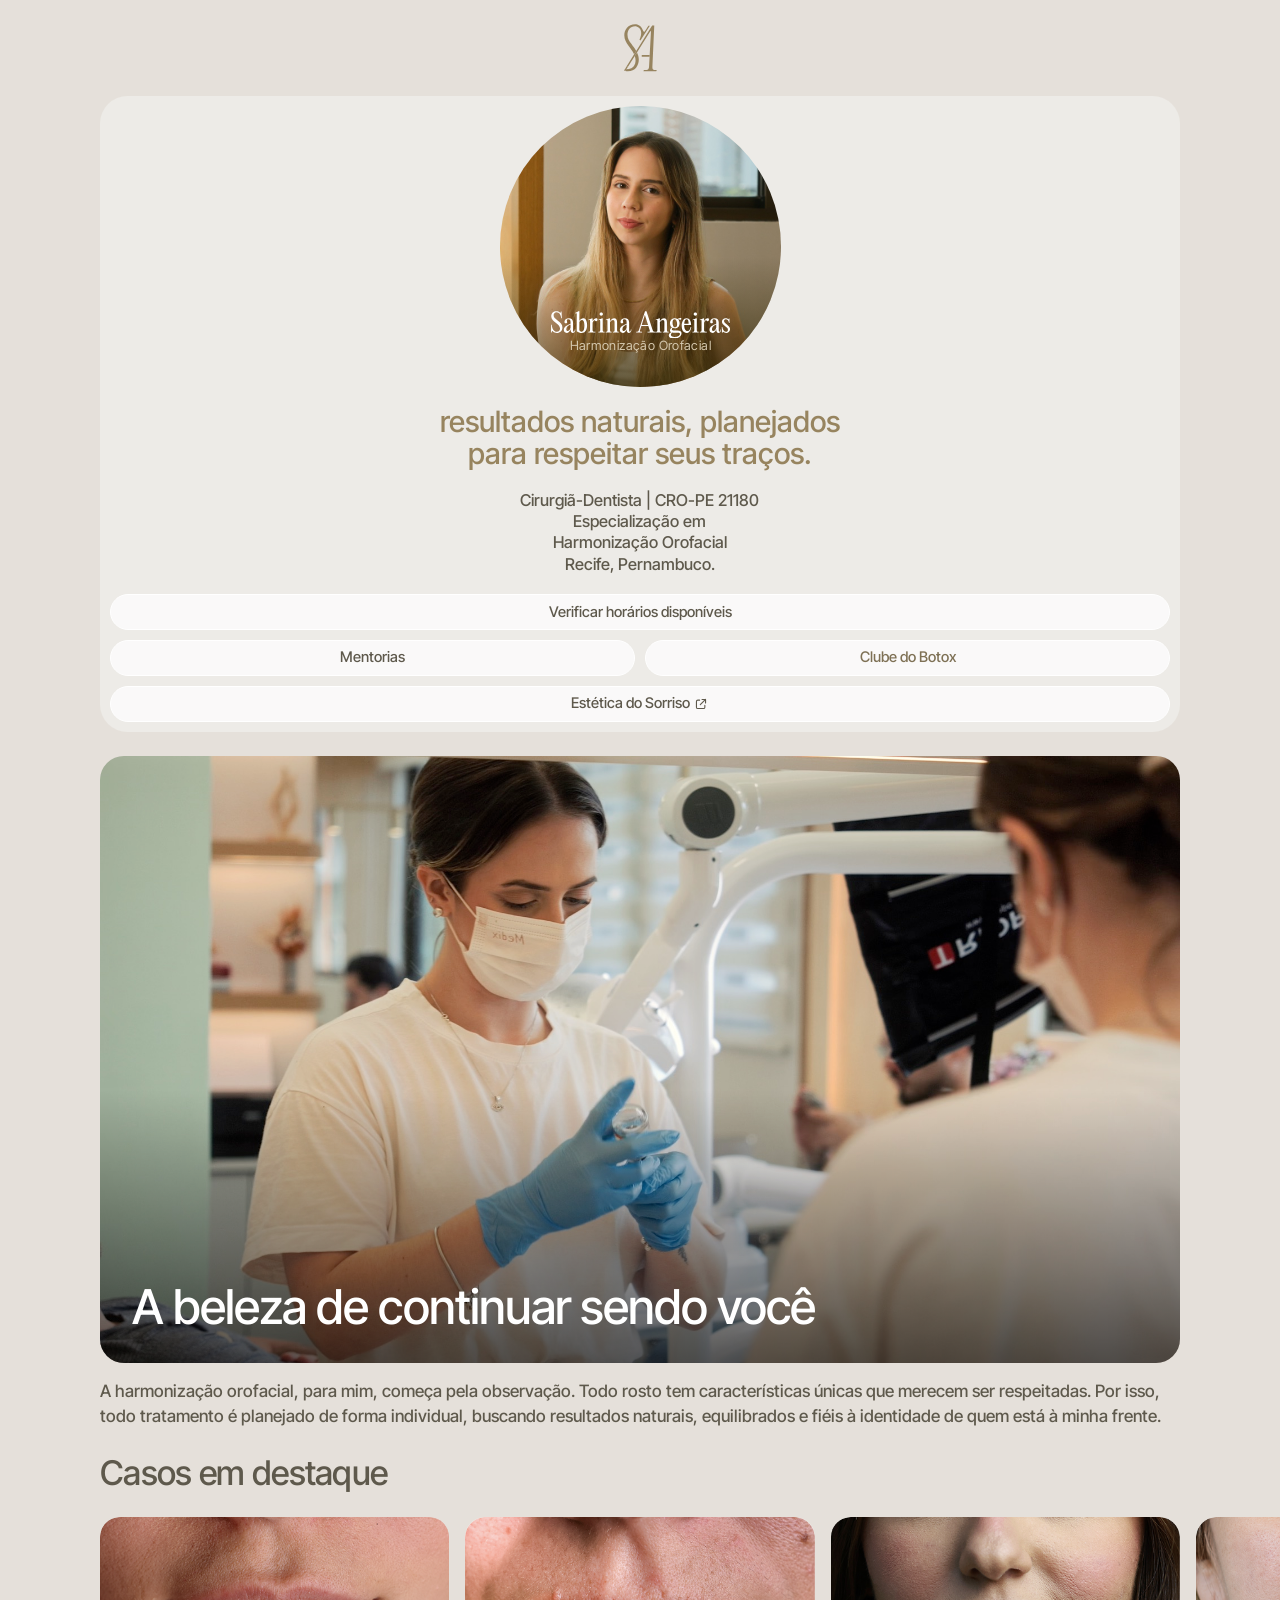
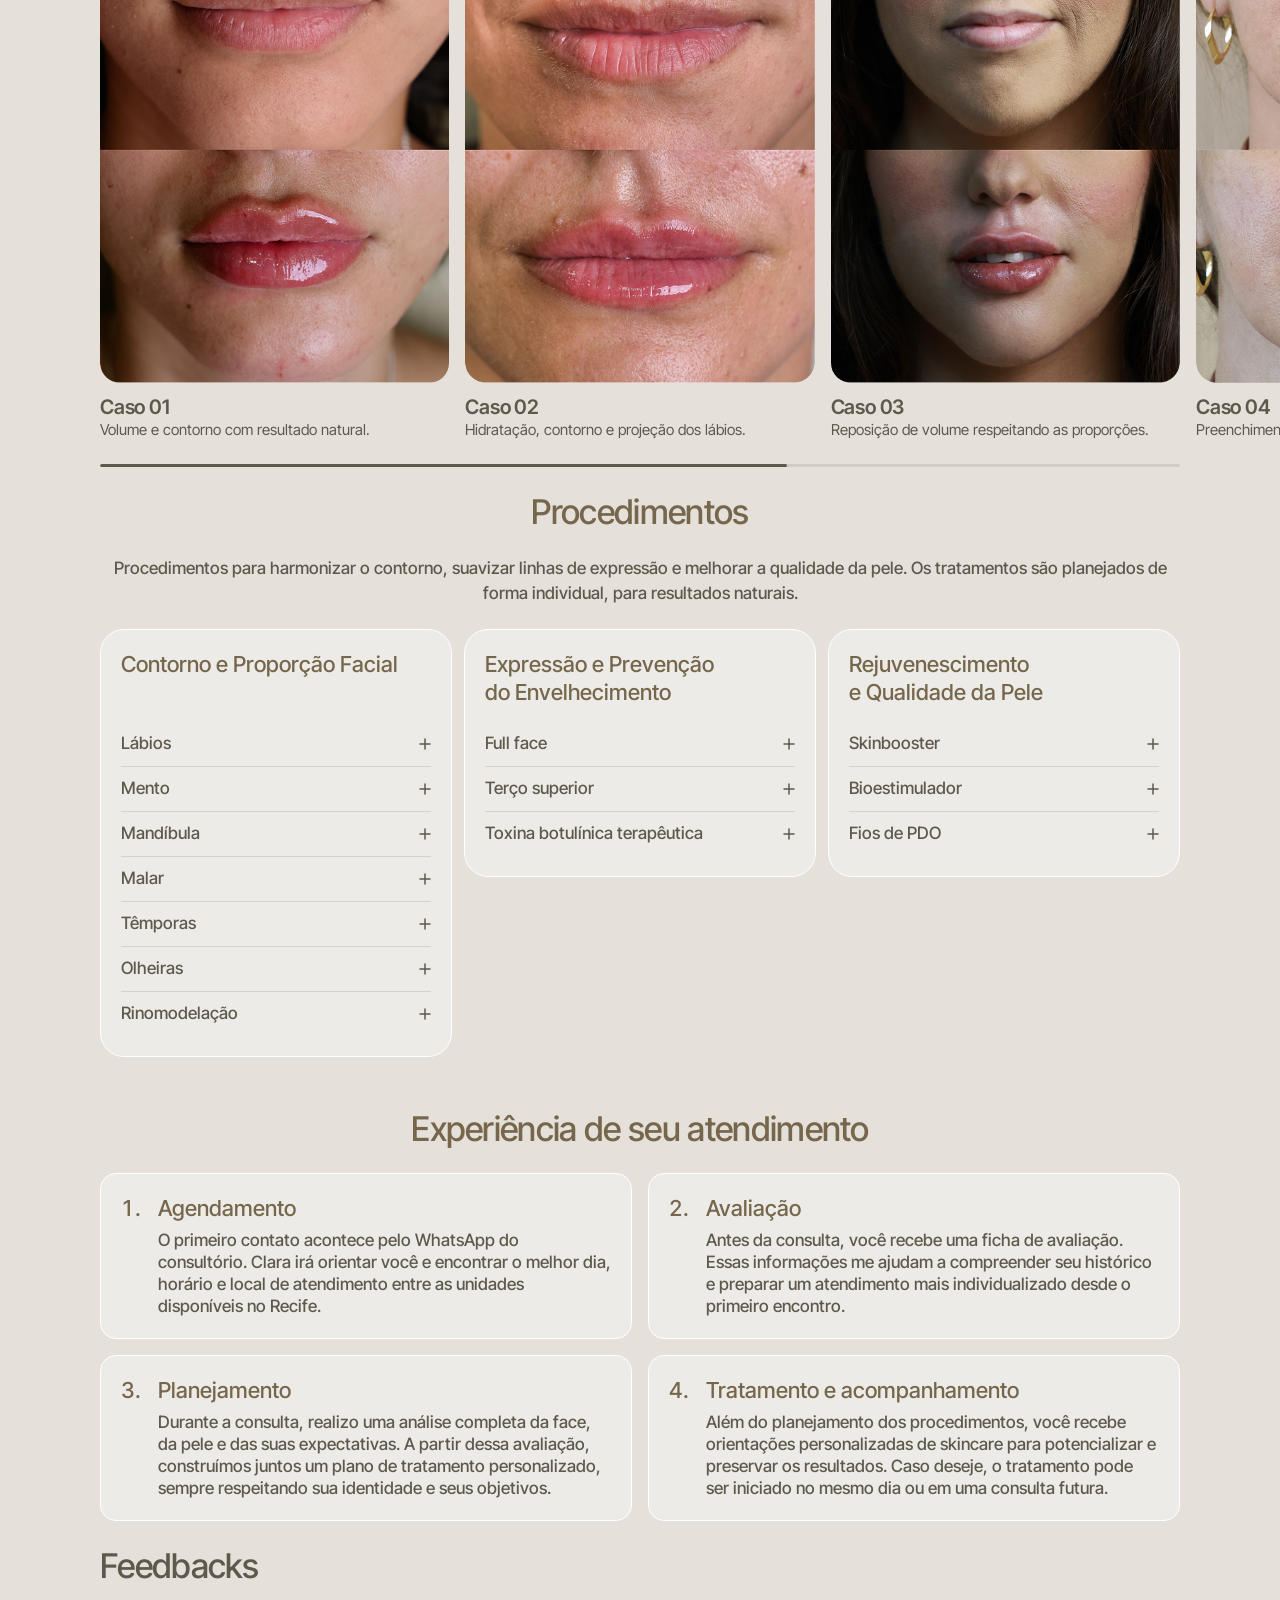
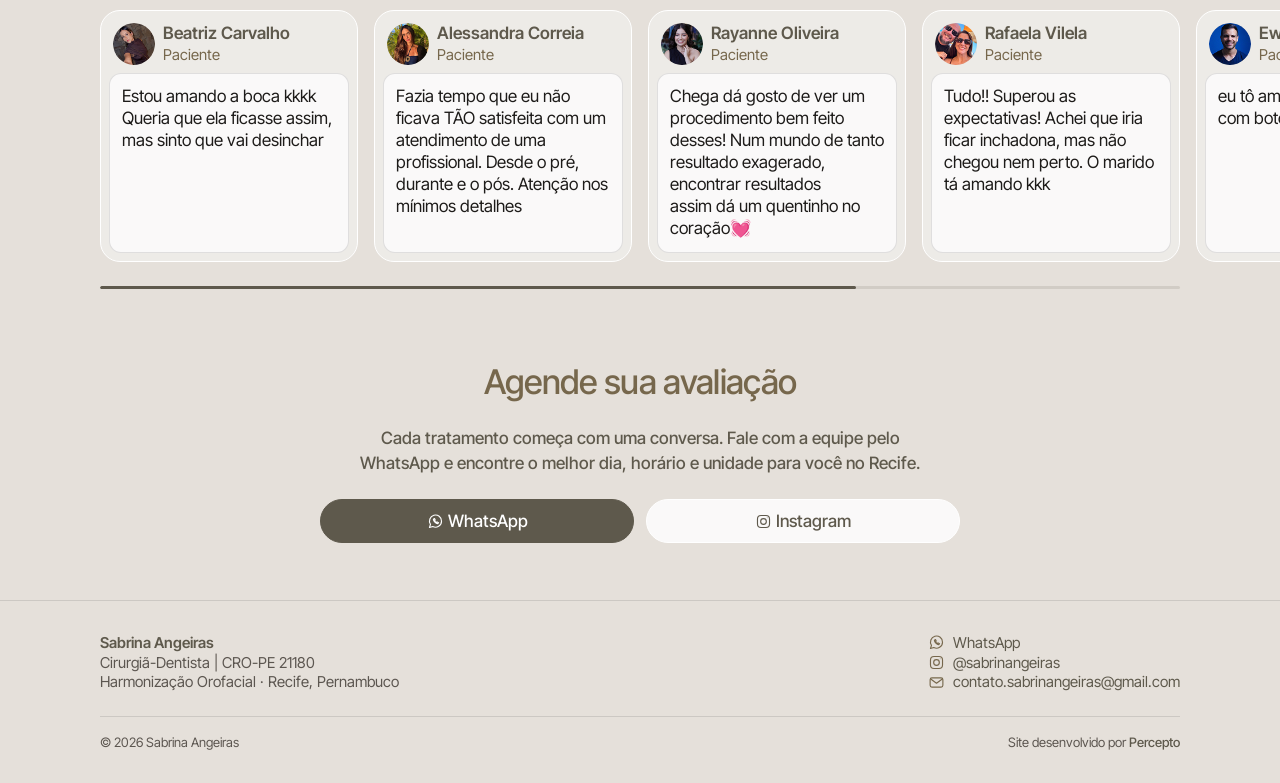
==== commit 1643354f: "Atualização do site e migração dos vídeos para R2" ====
--- a/index.html
+++ b/index.html
@@ -121,11 +121,11 @@
       <div class="feature__media">
         <video class="feature__video" autoplay muted loop playsinline preload="metadata"
                poster="img/video/bioestimulador-poster.jpg" aria-hidden="true">
-          <!-- Arquivos originais, sem recompressão. Ao publicar, trocar pelos URLs do Cloudflare R2. -->
+          <!-- Arquivos originais, sem recompressão, hospedados no Cloudflare R2. -->
           <!-- 1º HEVC (H.265 Main 10): Safari, Chrome/Edge com decodificação por hardware -->
-          <source src="video/bioestimulador%20%E2%80%93%20ewerton%20(site).mp4" type='video/mp4; codecs="hvc1.2.4.L123.B0"'>
+          <source src="https://pub-adeb6a40348a4bc6bd3f2b56c2596ab7.r2.dev/bioestimulador%20%E2%80%93%20ewerton%20(site).mp4" type='video/mp4; codecs="hvc1.2.4.L123.B0"'>
           <!-- 2º H.264: alternativa para navegadores sem HEVC (Firefox, parte do Android/Windows) -->
-          <source src="video/bioestimulador%20%E2%80%93%20ewerton%20(site)-h264.mp4" type='video/mp4; codecs="avc1.640028"'>
+          <source src="https://pub-adeb6a40348a4bc6bd3f2b56c2596ab7.r2.dev/bioestimulador%20%E2%80%93%20ewerton%20(site)-h264.mp4" type='video/mp4; codecs="avc1.640028"'>
         </video>
 
         <!-- Toque/clique pausa ou retoma; visível só no foco por teclado -->
--- a/css/style.css
+++ b/css/style.css
@@ -6,13 +6,15 @@
 
 /* --------------------------------------------------------------------------
    Fonte: Inter Tight (versões variáveis — um arquivo cobre todos os pesos)
+   Sempre a fonte dos arquivos do site, nunca a do sistema: "block" espera o
+   arquivo carregar em vez de mostrar outra fonte no lugar.
    -------------------------------------------------------------------------- */
 @font-face {
   font-family: "Inter Tight";
   src: url("../fonts/InterTight-VariableFont_wght.woff2") format("woff2");
   font-weight: 100 900;
   font-style: normal;
-  font-display: swap;
+  font-display: block;
 }
 
 @font-face {
@@ -20,7 +22,7 @@
   src: url("../fonts/InterTight-Italic-VariableFont_wght.woff2") format("woff2");
   font-weight: 100 900;
   font-style: italic;
-  font-display: swap;
+  font-display: block;
 }
 
 /* --------------------------------------------------------------------------
@@ -73,8 +75,7 @@
   /* Tipografia — estilos de texto do iOS (HIG, tamanho Large padrão).
      Tamanhos em rem para respeitar o zoom/tamanho de fonte do usuário;
      entrelinhas = altura de linha HIG ÷ tamanho. Mínimo de 11px. */
-  --font-family: "Inter Tight", -apple-system, BlinkMacSystemFont,
-                 "SF Pro Text", "Helvetica Neue", Arial, sans-serif;
+  --font-family: "Inter Tight"; /* sem fontes do sistema como alternativa */
 
   --text-caption: 0.75rem;     /* 12px  Caption 1 */
   --text-footnote: 0.8125rem;  /* 13px  Footnote */
@@ -136,7 +137,7 @@
   /* Largura de conteúdo única para todas as seções (cabeçalho incluso).
      No celular a margem é 5vw: o conteúdo ocupa 90% da largura. */
   --content-max: 1080px;
-  --site-min: 320px;      /* abaixo disso a página rola na horizontal */
+  --site-min: 280px;      /* abaixo disso a página rola na horizontal */
   --text-max: 68ch;
   --gutter: clamp(1rem, 5vw, 2.5rem);
 
@@ -170,7 +171,6 @@
 @media (max-width: 600px) {
   :root {
     --logo-h: 32px;
-    --hero-rest: 26rem;
   }
 }
 
@@ -179,7 +179,6 @@
 @media (max-width: 600px) and (max-height: 700px) {
   :root {
     --logo-h: 0px;
-    --hero-rest: 22.5rem;
   }
 
   .hero__logo {
@@ -221,6 +220,7 @@
   font-size: var(--text-body);
   font-weight: var(--weight-regular);
   line-height: 1.5;
+  font-synthesis: none; /* Safari não inventa negrito/itálico */
   -webkit-font-smoothing: antialiased;
   -moz-osx-font-smoothing: grayscale;
 }
@@ -764,10 +764,9 @@
 
 /* Desktop (card largo) */
 @container hero (min-width: 700px) {
-  /* Arco mais suave: a curva ocupa só a metade superior do card
-     (raio horizontal = metade da largura, vertical = metade da altura) */
+  /* Retângulo convencional: o mesmo raio nos quatro cantos */
   .hero__card {
-    border-radius: 50% 50% var(--hero-radius-bottom) var(--hero-radius-bottom) / 50% 50% var(--hero-radius-bottom) var(--hero-radius-bottom);
+    border-radius: var(--hero-radius-bottom);
   }
 
   .hero__title {
@@ -804,11 +803,9 @@
     gap: var(--space-3);
   }
 
-  /* A foto ocupa o que sobra até 80% da tela: --hero-rest é a altura fixa
-     do resto (topo, logo, textos, botões e espaços). Mínimo de 200px. */
+  /* A foto preenche toda a largura do card, dentro do padding */
   .hero__photo {
-    width: clamp(12.5rem, calc(80vh - var(--hero-rest)), 100%);
-    width: clamp(12.5rem, calc(80dvh - var(--hero-rest)), 100%);
+    width: 100%;
     padding: 11.6cqw 0; /* 40px em 344px */
   }
 
@@ -1450,6 +1447,14 @@
   border-radius: var(--radius-pill);
 }
 
+/* Celular: texto alinhado à esquerda, como as demais seções */
+@media (max-width: 600px) {
+  .closing__card {
+    align-items: flex-start;
+    text-align: left;
+  }
+}
+
 /* Celular: botões empilhados */
 @container closing (max-width: 480px) {
   .closing__actions {
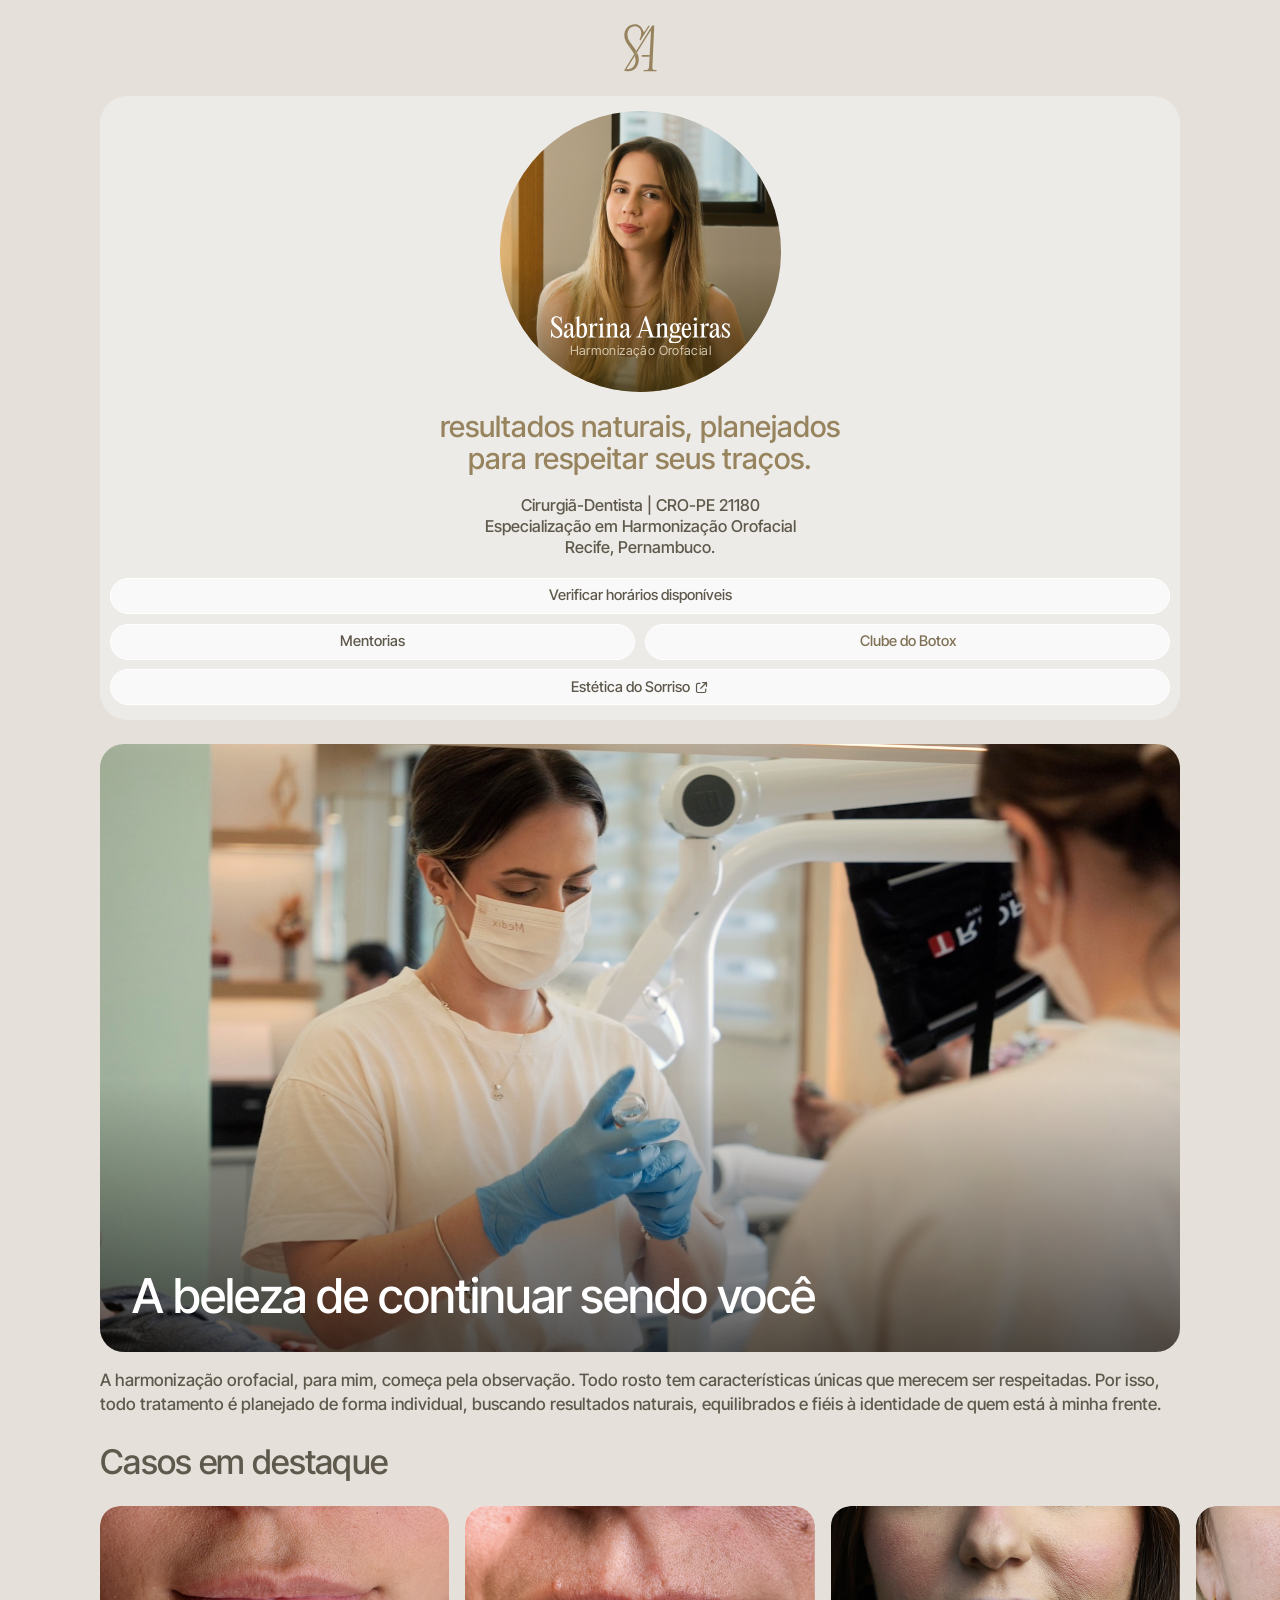
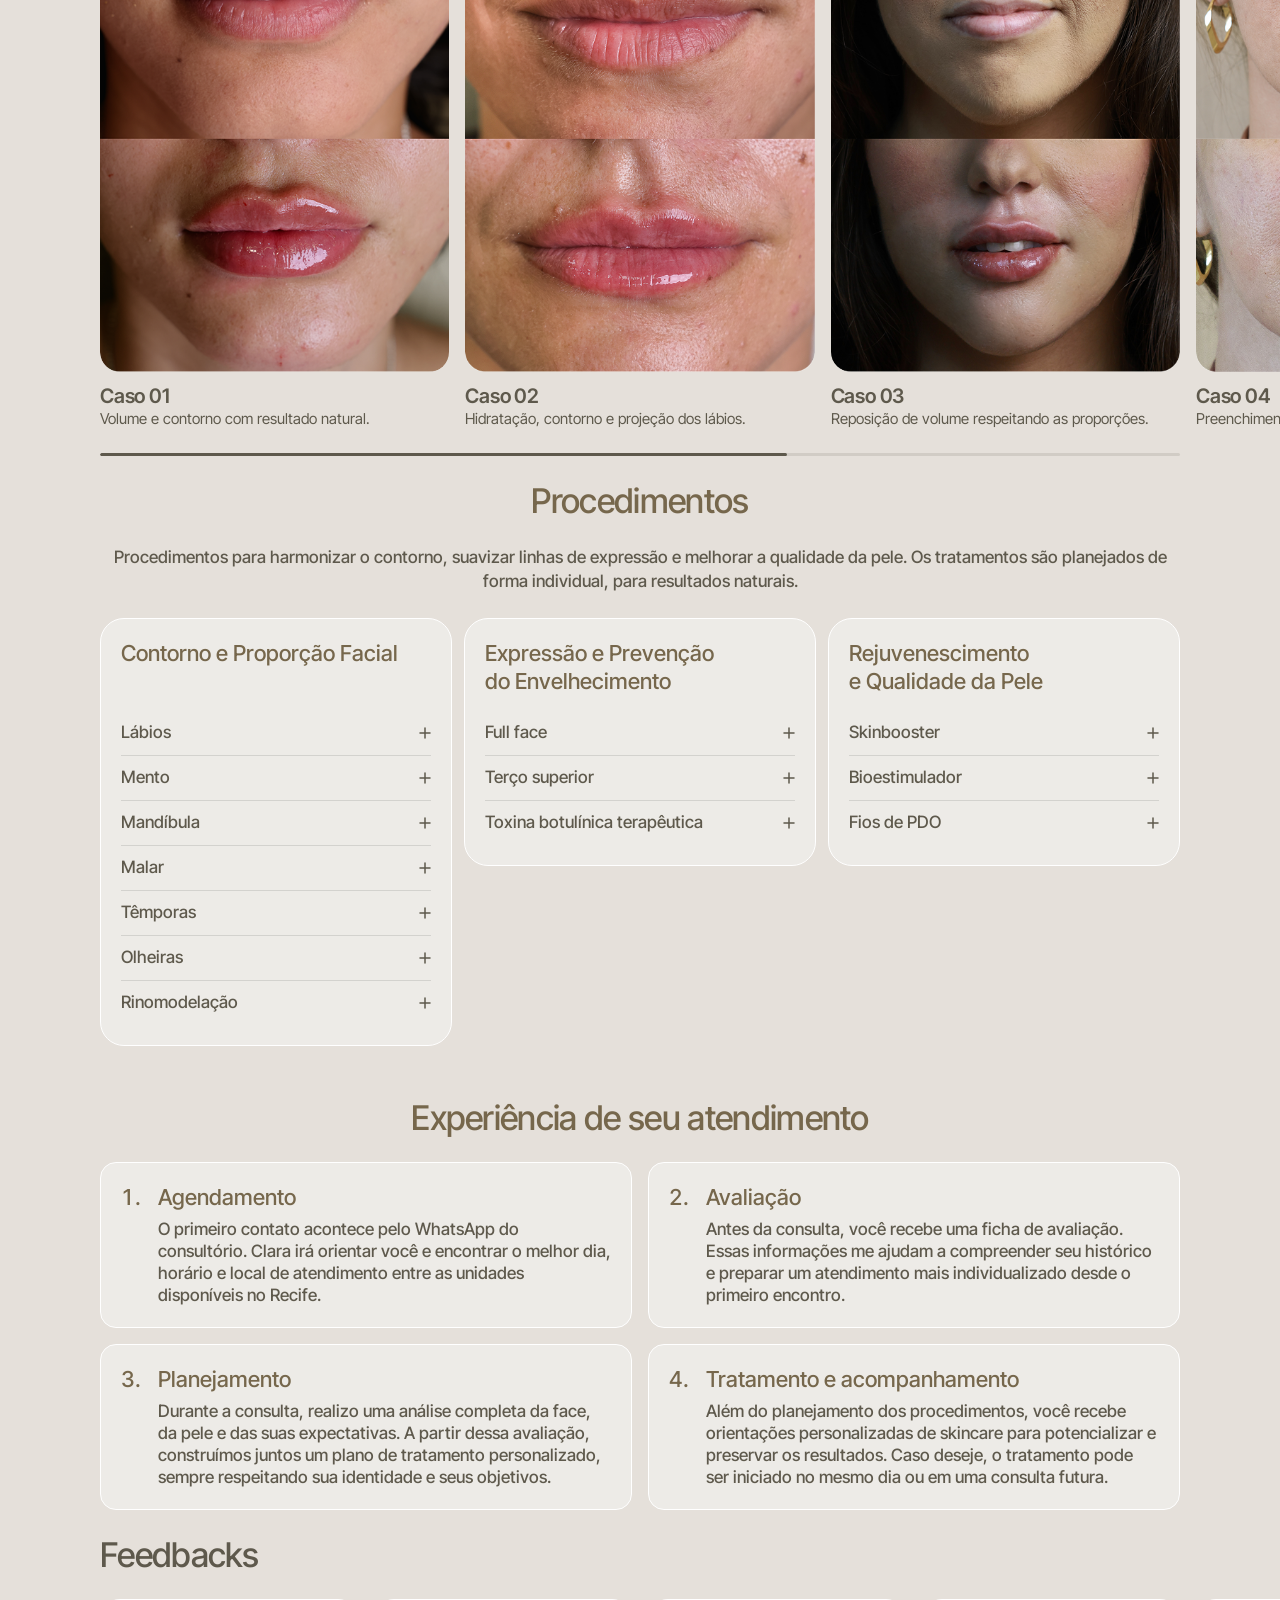
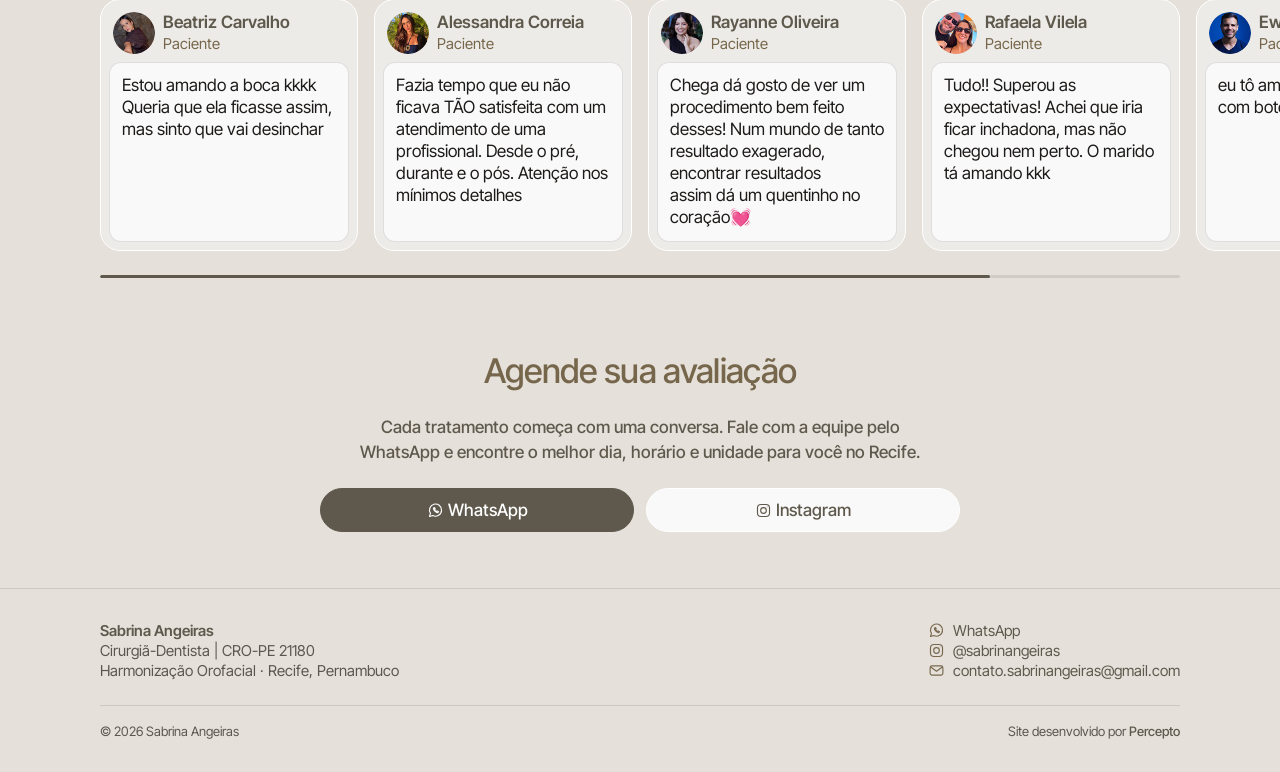
==== commit 21e2ec4c: "Atualização do site" ====
--- a/index.html
+++ b/index.html
@@ -467,19 +467,6 @@
               </blockquote>
             </figure>
           </li>
-          <li>
-            <figure class="feedback">
-              <figcaption class="feedback__author">
-                <span class="feedback__avatar" aria-hidden="true">NP</span>
-                <!-- Com foto: <img class="feedback__avatar" src="img/feedbacks/arquivo.jpg" alt="" width="42" height="42" loading="lazy"> -->
-                <span class="feedback__name">Nome da paciente 6</span>
-                <span class="feedback__role">Paciente</span>
-              </figcaption>
-              <blockquote class="feedback__message">
-                <p>Texto do feedback da paciente.</p>
-              </blockquote>
-            </figure>
-          </li>
           </ul>
         </div>
 
--- a/css/style.css
+++ b/css/style.css
@@ -247,7 +247,7 @@
 h3,
 h4 {
   font-weight: var(--weight-semibold);
-  line-height: 1.15;
+  line-height: 1.0;
   letter-spacing: -0.02em;
   text-wrap: balance;
 }
@@ -525,6 +525,19 @@
   padding-top: calc(var(--header-h) + var(--header-inset) + var(--section-gap));
 }
 
+/* Celular: a barra fica sempre visível, também na página inicial */
+@media (max-width: 600px) {
+  .site-header.is-hidden:not(:focus-within) {
+    opacity: 1;
+    transform: none;
+    pointer-events: auto;
+  }
+
+  main {
+    padding-top: calc(var(--header-h) + var(--header-inset) + var(--section-gap));
+  }
+}
+
 /* --------------------------------------------------------------------------
    Botão
    -------------------------------------------------------------------------- */
@@ -730,7 +743,8 @@
 }
 
 .hero__credentials {
-  max-width: 18.9em; /* 378px na referência */
+  max-width: 340px; /* 378px na referência */
+  min-width: 320px;
   color: var(--color-ink);
   font-size: var(--hero-lead);
   font-weight: var(--weight-medium);
@@ -1451,6 +1465,7 @@
 @media (max-width: 600px) {
   .closing__card {
     align-items: flex-start;
+    padding-inline: 0;
     text-align: left;
   }
 }
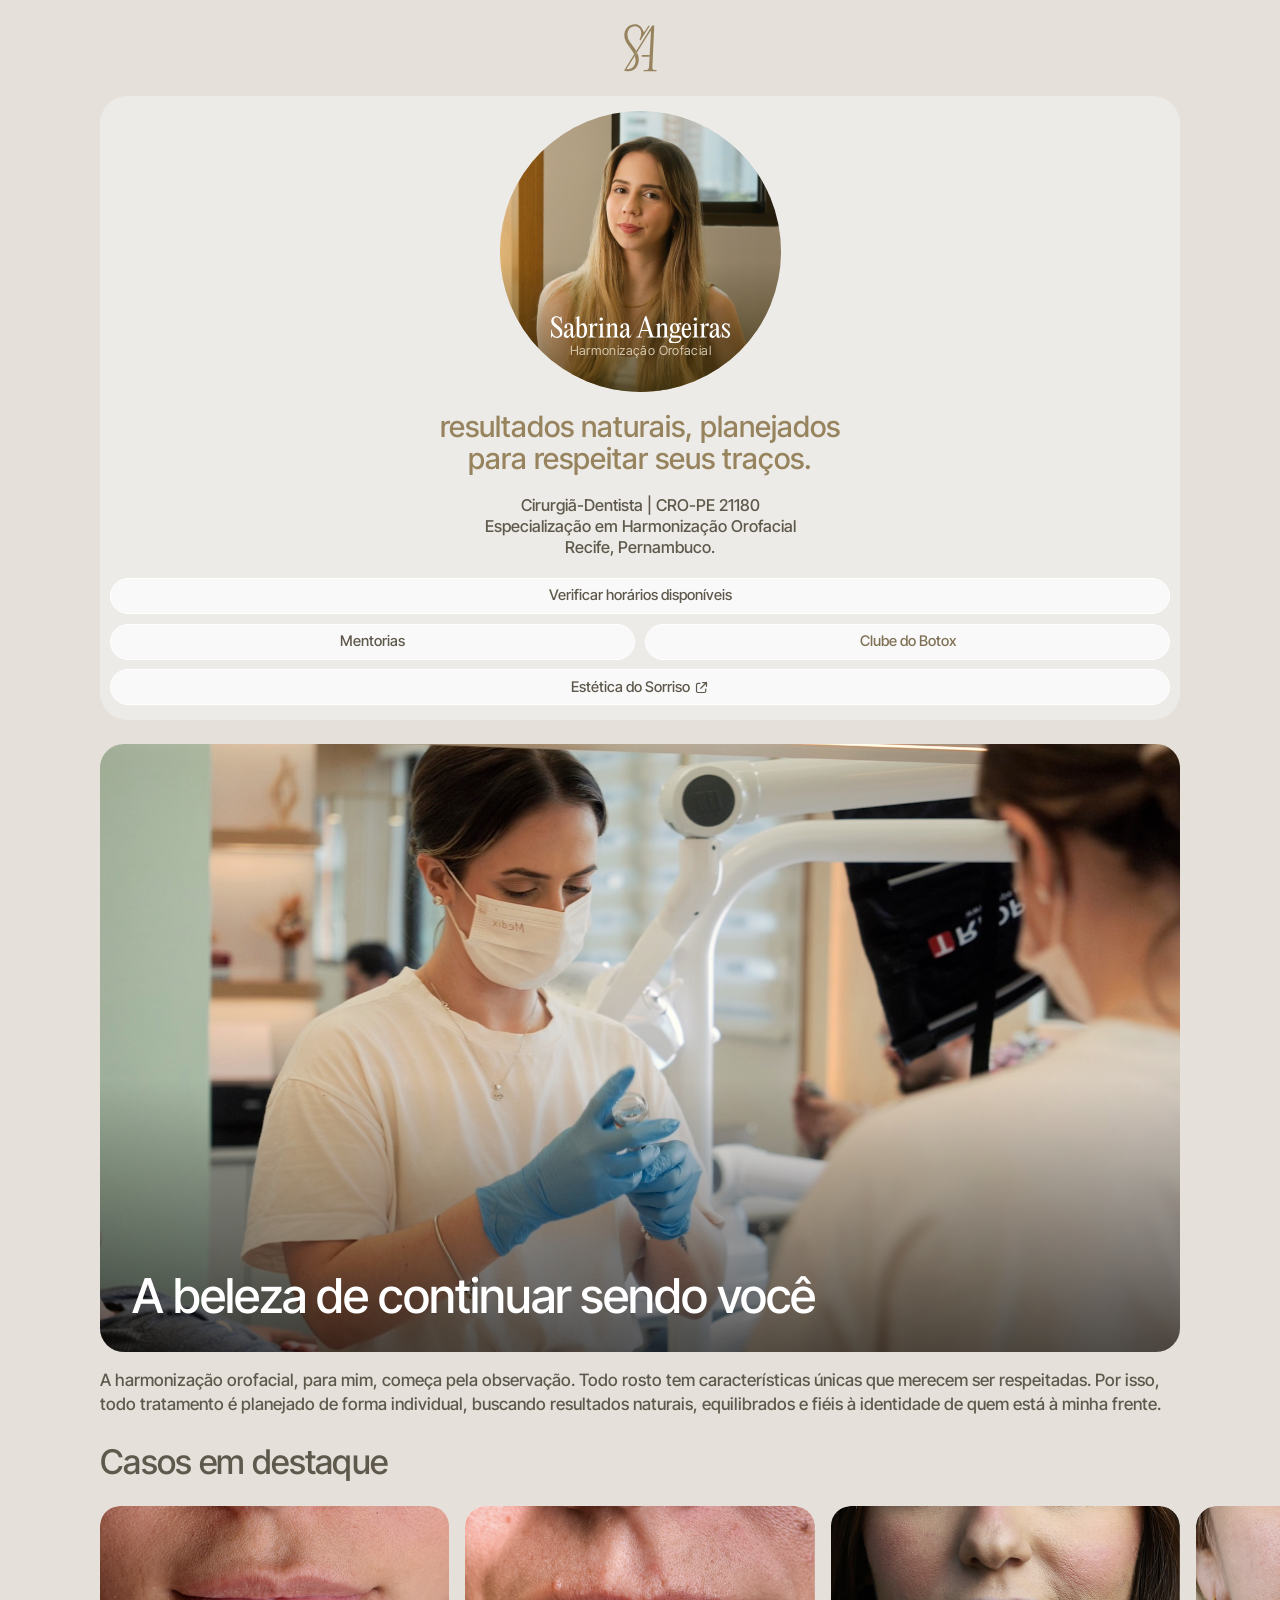
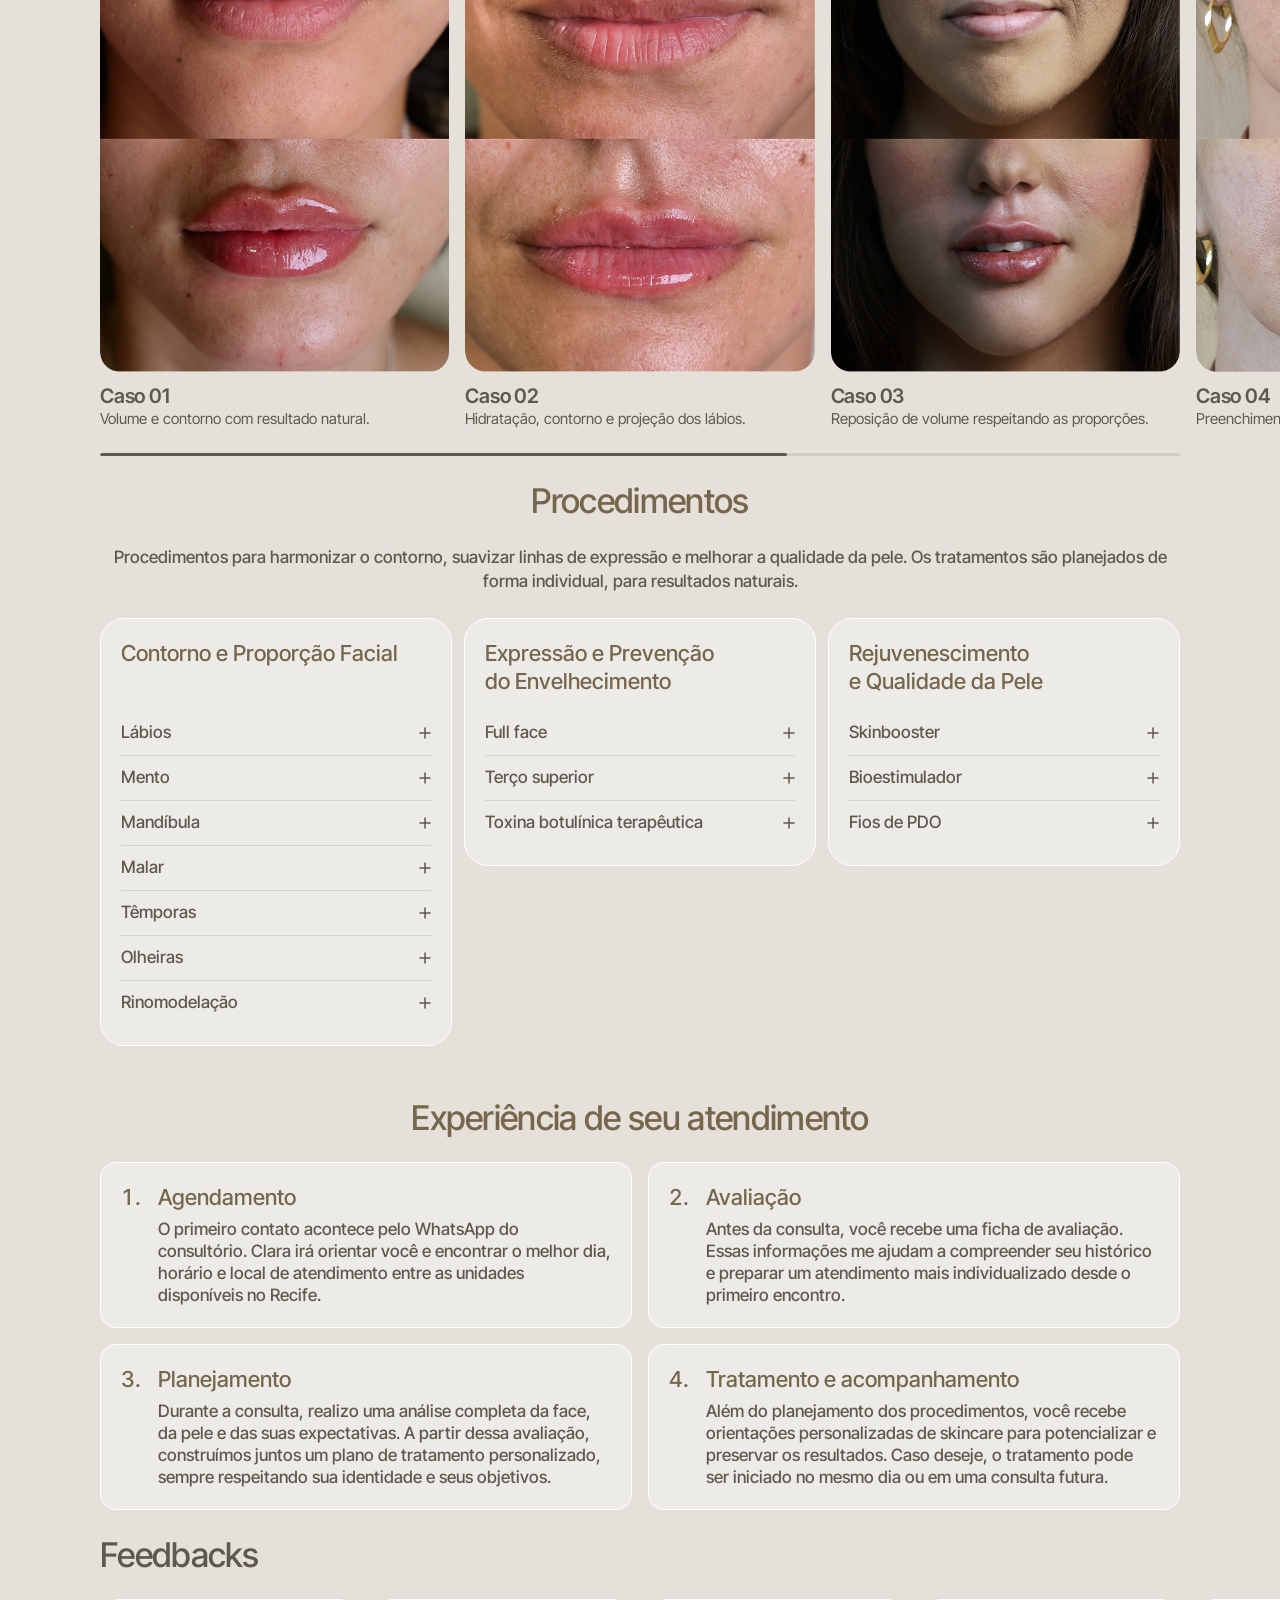
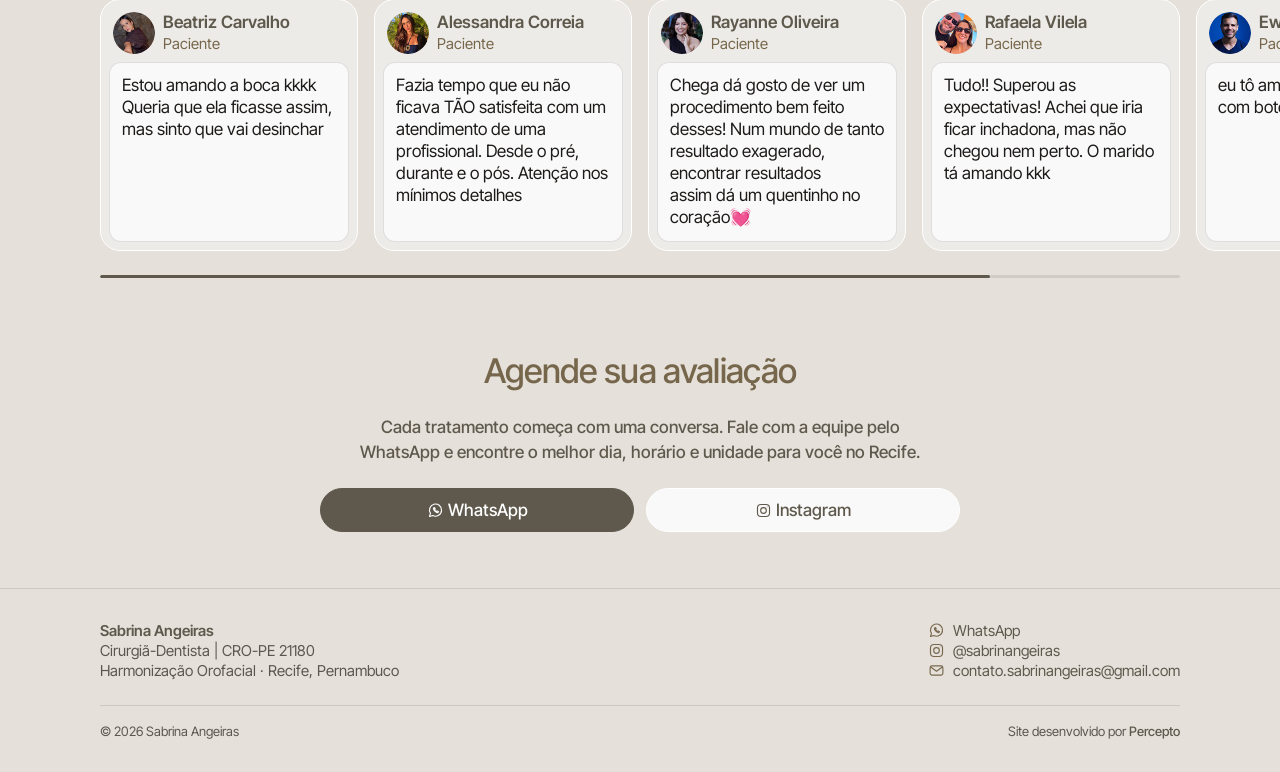
==== commit ed606aad: "Logo em duas linhas no desktop e correção da barra no Safari" ====
--- a/index.html
+++ b/index.html
@@ -28,7 +28,6 @@
         <svg class="site-logo__symbol" width="17" height="24" aria-hidden="true" focusable="false"><use href="#simbolo"/></svg>
         <span class="site-logo__text">
           <span class="site-logo__name">Sabrina Angeiras</span>
-          <span class="site-logo__separator" aria-hidden="true"> – </span>
           <span class="site-logo__tagline">Harmonização Orofacial</span>
         </span>
       </a>
--- a/css/style.css
+++ b/css/style.css
@@ -326,7 +326,7 @@
   right: var(--header-inset);
   z-index: 50;
   background-color: var(--color-header-bg);
-  -webkit-backdrop-filter: var(--header-material);
+  -webkit-backdrop-filter: saturate(160%) blur(10px); /* = --header-material: o Safari ignora var() aqui */
   backdrop-filter: var(--header-material);
   border: 1px solid var(--color-header-border);
   border-radius: var(--radius-island);
@@ -370,31 +370,21 @@
   color: var(--color-gold);
 }
 
+/* Nome e especialidade em duas linhas */
+.site-logo__text {
+  display: flex;
+  flex-direction: column;
+}
+
 .site-logo__name {
   font-weight: var(--weight-semibold);
 }
 
-.site-logo__separator,
 .site-logo__tagline {
   color: var(--color-text-secondary);
+  font-size: var(--text-caption);
   font-weight: var(--weight-regular);
-}
-
-/* Celular: nome e especialidade em duas linhas */
-@media (max-width: 600px) {
-  .site-logo__text {
-    display: flex;
-    flex-direction: column;
-  }
-
-  .site-logo__separator {
-    display: none;
-  }
-
-  .site-logo__tagline {
-    font-size: var(--text-caption);
-    line-height: 1.333; /* 16/12 */
-  }
+  line-height: 1.333; /* 16/12 */
 }
 
 .site-nav__list {
@@ -493,7 +483,7 @@
     gap: 0;
     padding: var(--space-2) calc(var(--gutter) - var(--header-inset));
     background-color: var(--color-header-bg);
-    -webkit-backdrop-filter: var(--header-material);
+    -webkit-backdrop-filter: saturate(160%) blur(10px); /* = --header-material: o Safari ignora var() aqui */
     backdrop-filter: var(--header-material);
     border: 1px solid var(--color-header-border);
     border-radius: var(--radius-island);
